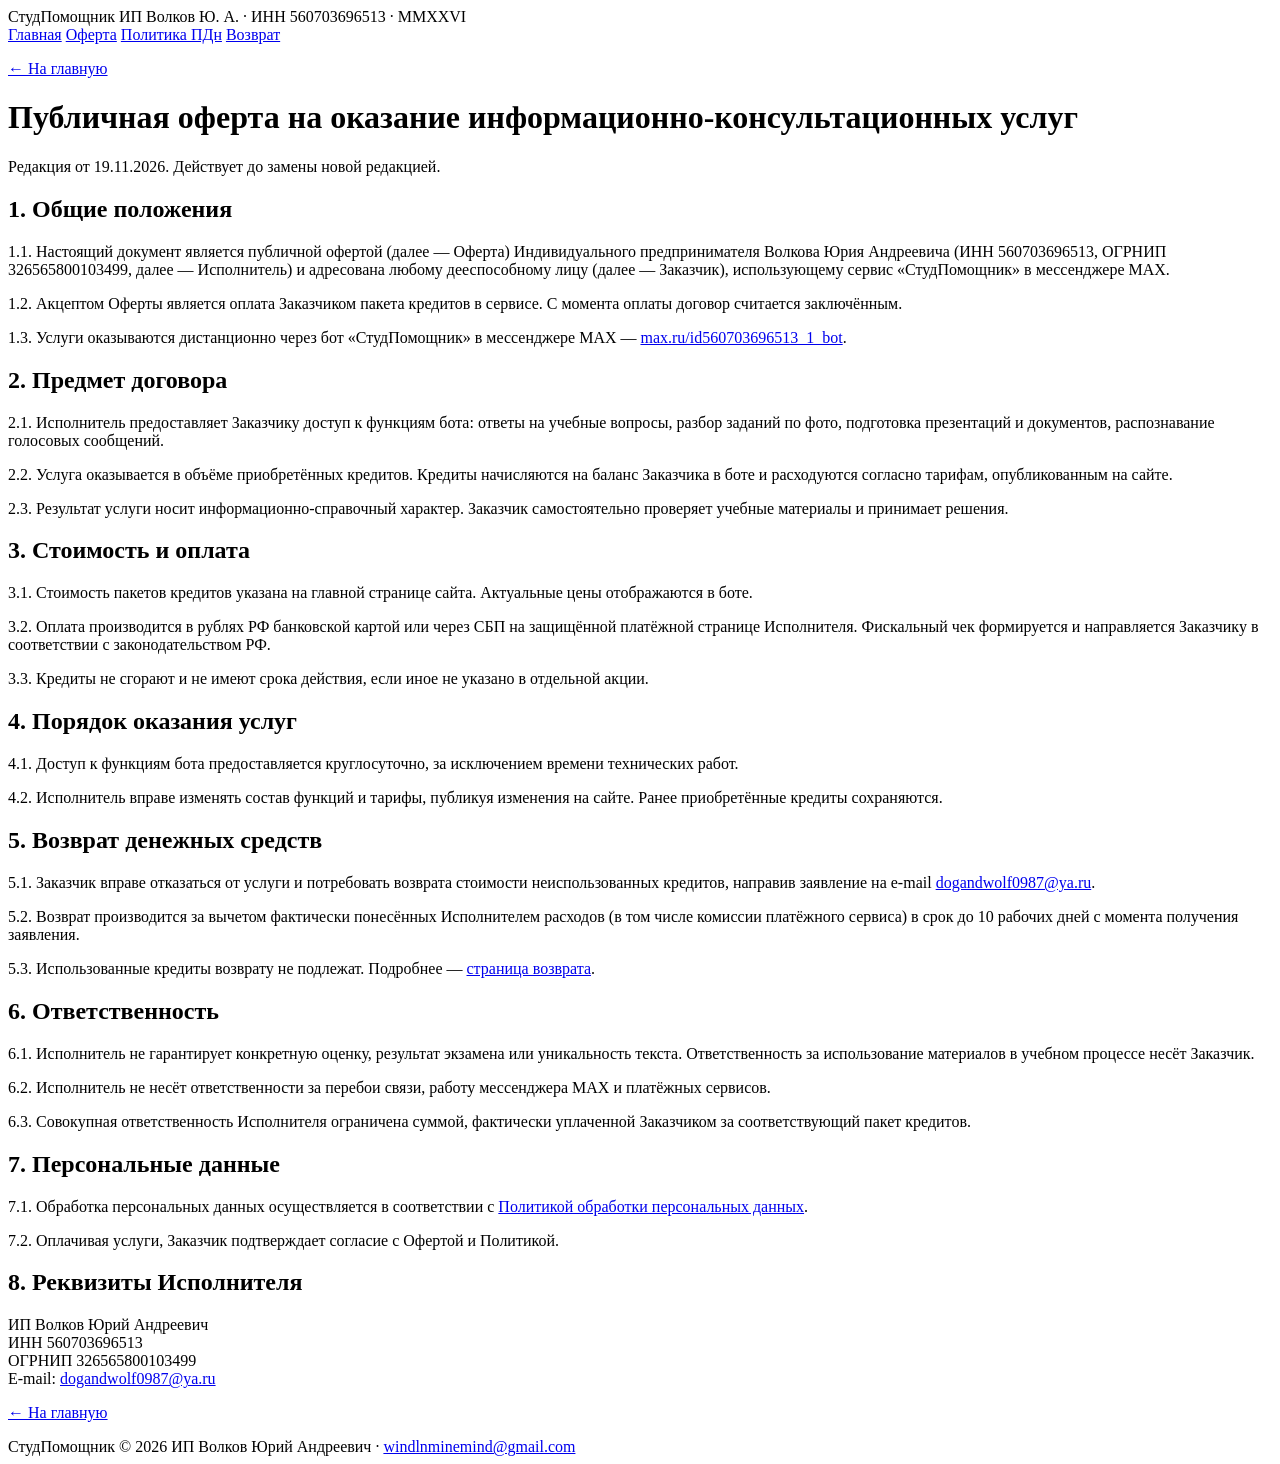
==== oferta.html @ 6b568a89 "Сайт: редакционная вёрстка (тёплая бумага, серифы, линейки), цены по конфигу бота, 30 стартовых кред" ====
<!DOCTYPE html>
<html lang="ru">
<head>
<meta charset="utf-8">
<meta name="viewport" content="width=device-width, initial-scale=1">
<title>Публичная оферта — СтудПомощник</title>
<link rel="stylesheet" href="style.css">
</head>
<body>
<header class="masthead">
  <span class="brand">СтудПомощник</span>
  <span class="meta">ИП Волков Ю. А. · ИНН 560703696513 · MMXXVI</span>
</header>
<nav class="rubrics">
  <a href="index.html">Главная</a>
  <a href="oferta.html" aria-current="page">Оферта</a>
  <a href="privacy.html">Политика ПДн</a>
  <a href="refund.html">Возврат</a>
</nav>
<div class="wrap legal">
<p class="back"><a href="index.html">← На главную</a></p>
<h1>Публичная оферта на оказание информационно-консультационных услуг</h1>
<p class="muted">Редакция от 19.11.2026. Действует до замены новой редакцией.</p>

<h2>1. Общие положения</h2>
<p>1.1. Настоящий документ является публичной офертой (далее — Оферта) Индивидуального предпринимателя Волкова Юрия Андреевича (ИНН 560703696513, ОГРНИП 326565800103499, далее — Исполнитель) и адресована любому дееспособному лицу (далее — Заказчик), использующему сервис «СтудПомощник» в мессенджере MAX.</p>
<p>1.2. Акцептом Оферты является оплата Заказчиком пакета кредитов в сервисе. С момента оплаты договор считается заключённым.</p>
<p>1.3. Услуги оказываются дистанционно через бот «СтудПомощник» в мессенджере MAX — <a href="https://max.ru/id560703696513_1_bot">max.ru/id560703696513_1_bot</a>.</p>

<h2>2. Предмет договора</h2>
<p>2.1. Исполнитель предоставляет Заказчику доступ к функциям бота: ответы на учебные вопросы, разбор заданий по фото, подготовка презентаций и документов, распознавание голосовых сообщений.</p>
<p>2.2. Услуга оказывается в объёме приобретённых кредитов. Кредиты начисляются на баланс Заказчика в боте и расходуются согласно тарифам, опубликованным на сайте.</p>
<p>2.3. Результат услуги носит информационно-справочный характер. Заказчик самостоятельно проверяет учебные материалы и принимает решения.</p>

<h2>3. Стоимость и оплата</h2>
<p>3.1. Стоимость пакетов кредитов указана на главной странице сайта. Актуальные цены отображаются в боте.</p>
<p>3.2. Оплата производится в рублях РФ банковской картой или через СБП на защищённой платёжной странице Исполнителя. Фискальный чек формируется и направляется Заказчику в соответствии с законодательством РФ.</p>
<p>3.3. Кредиты не сгорают и не имеют срока действия, если иное не указано в отдельной акции.</p>

<h2>4. Порядок оказания услуг</h2>
<p>4.1. Доступ к функциям бота предоставляется круглосуточно, за исключением времени технических работ.</p>
<p>4.2. Исполнитель вправе изменять состав функций и тарифы, публикуя изменения на сайте. Ранее приобретённые кредиты сохраняются.</p>

<h2>5. Возврат денежных средств</h2>
<p>5.1. Заказчик вправе отказаться от услуги и потребовать возврата стоимости неиспользованных кредитов, направив заявление на e-mail <a href="mailto:dogandwolf0987@ya.ru">dogandwolf0987@ya.ru</a>.</p>
<p>5.2. Возврат производится за вычетом фактически понесённых Исполнителем расходов (в том числе комиссии платёжного сервиса) в срок до 10 рабочих дней с момента получения заявления.</p>
<p>5.3. Использованные кредиты возврату не подлежат. Подробнее — <a href="refund.html">страница возврата</a>.</p>

<h2>6. Ответственность</h2>
<p>6.1. Исполнитель не гарантирует конкретную оценку, результат экзамена или уникальность текста. Ответственность за использование материалов в учебном процессе несёт Заказчик.</p>
<p>6.2. Исполнитель не несёт ответственности за перебои связи, работу мессенджера MAX и платёжных сервисов.</p>
<p>6.3. Совокупная ответственность Исполнителя ограничена суммой, фактически уплаченной Заказчиком за соответствующий пакет кредитов.</p>

<h2>7. Персональные данные</h2>
<p>7.1. Обработка персональных данных осуществляется в соответствии с <a href="privacy.html">Политикой обработки персональных данных</a>.</p>
<p>7.2. Оплачивая услуги, Заказчик подтверждает согласие с Офертой и Политикой.</p>

<h2>8. Реквизиты Исполнителя</h2>
<p>ИП Волков Юрий Андреевич<br>
ИНН 560703696513<br>
ОГРНИП 326565800103499<br>
E-mail: <a href="mailto:dogandwolf0987@ya.ru">dogandwolf0987@ya.ru</a></p>

<p class="back"><a href="index.html">← На главную</a></p>
</div>
<footer class="colophon">
  <span class="left">СтудПомощник</span>
  <span class="right">© 2026 ИП Волков Юрий Андреевич · <a href="mailto:windlnminemind@gmail.com">windlnminemind@gmail.com</a></span>
</footer>
</body>
</html>
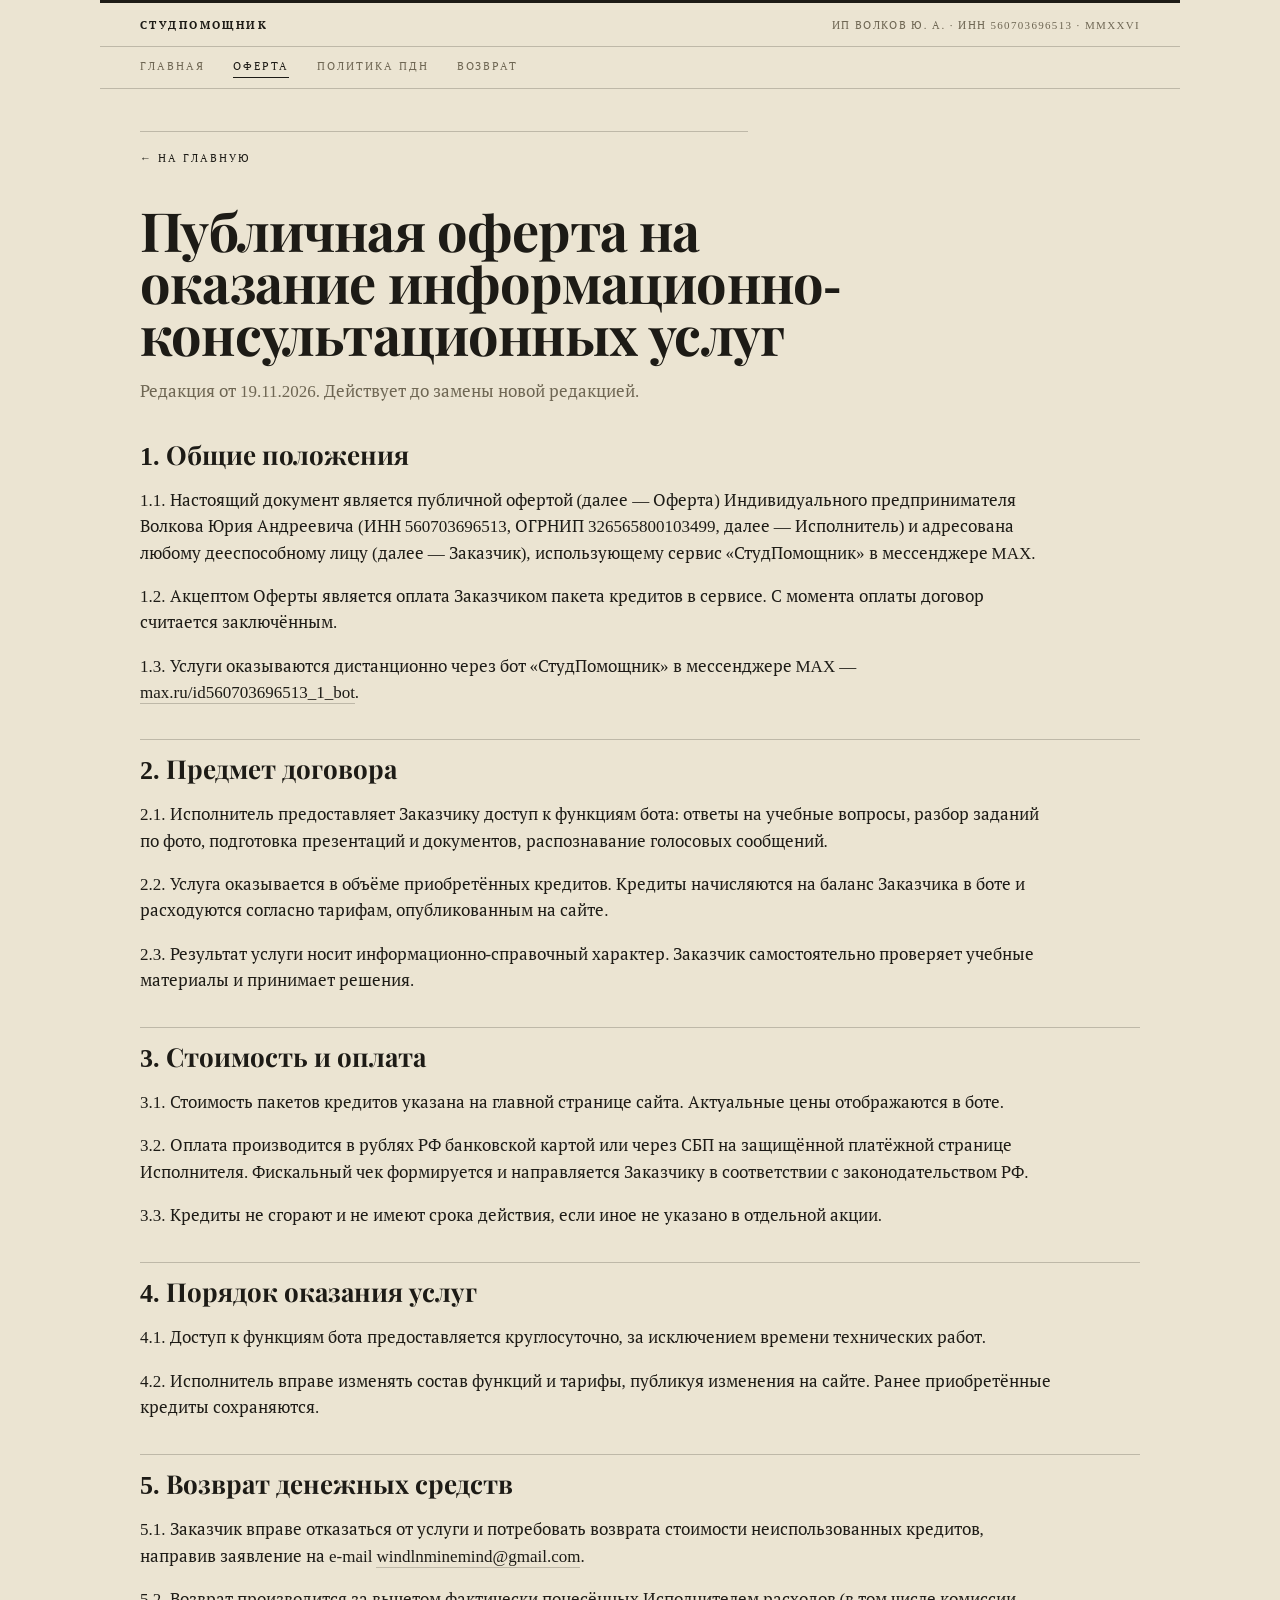
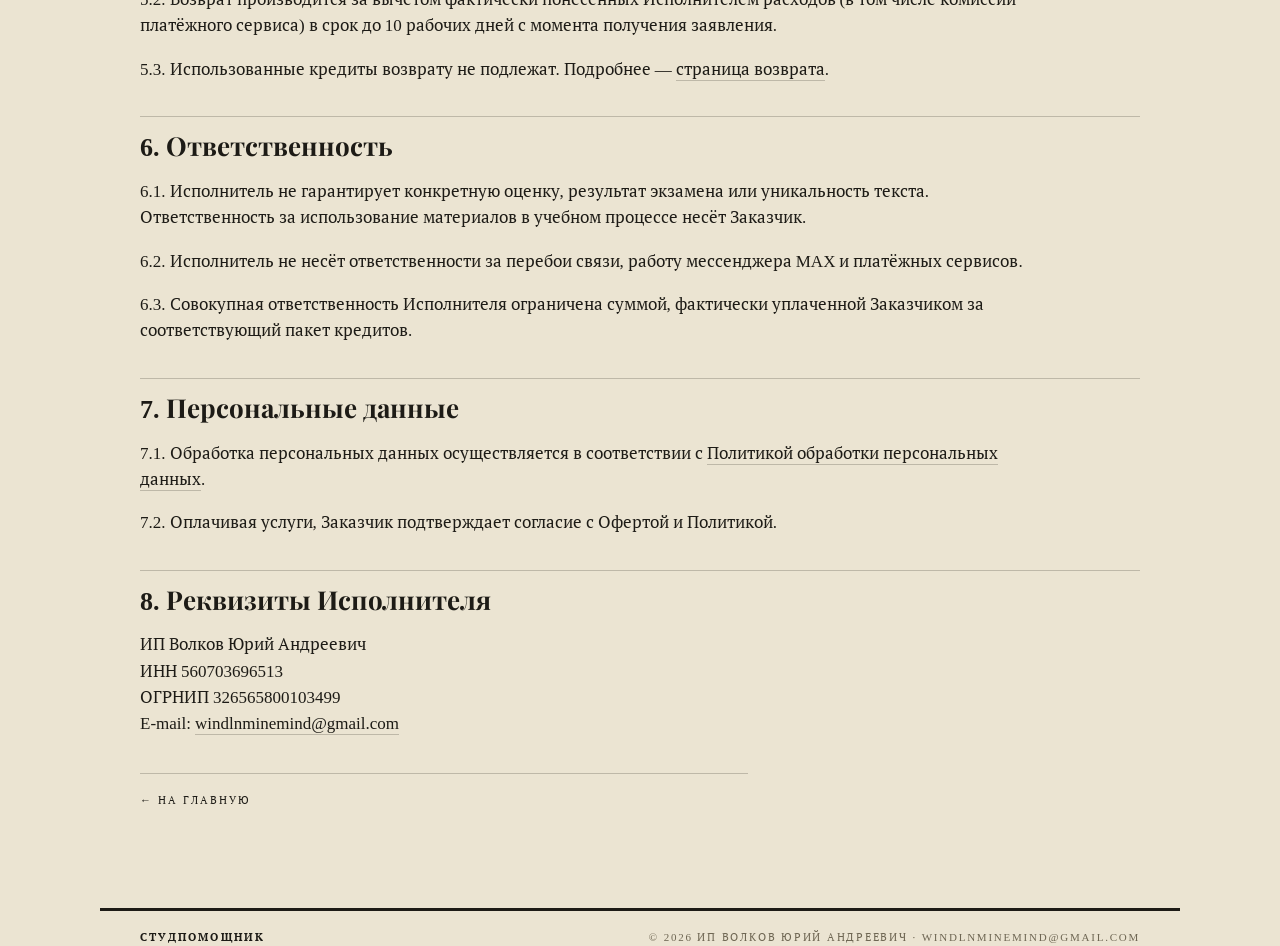
==== commit 897f45f1: "Сайт: редакционная вёрстка (тёплая бумага, серифы, линейки), цены по конфигу бота, 30 стартовых кред" ====
--- a/oferta.html
+++ b/oferta.html
@@ -42,7 +42,7 @@
 <p>4.2. Исполнитель вправе изменять состав функций и тарифы, публикуя изменения на сайте. Ранее приобретённые кредиты сохраняются.</p>
 
 <h2>5. Возврат денежных средств</h2>
-<p>5.1. Заказчик вправе отказаться от услуги и потребовать возврата стоимости неиспользованных кредитов, направив заявление на e-mail <a href="mailto:dogandwolf0987@ya.ru">dogandwolf0987@ya.ru</a>.</p>
+<p>5.1. Заказчик вправе отказаться от услуги и потребовать возврата стоимости неиспользованных кредитов, направив заявление на e-mail <a href="mailto:windlnminemind@gmail.com">windlnminemind@gmail.com</a>.</p>
 <p>5.2. Возврат производится за вычетом фактически понесённых Исполнителем расходов (в том числе комиссии платёжного сервиса) в срок до 10 рабочих дней с момента получения заявления.</p>
 <p>5.3. Использованные кредиты возврату не подлежат. Подробнее — <a href="refund.html">страница возврата</a>.</p>
 
@@ -59,7 +59,7 @@
 <p>ИП Волков Юрий Андреевич<br>
 ИНН 560703696513<br>
 ОГРНИП 326565800103499<br>
-E-mail: <a href="mailto:dogandwolf0987@ya.ru">dogandwolf0987@ya.ru</a></p>
+E-mail: <a href="mailto:windlnminemind@gmail.com">windlnminemind@gmail.com</a></p>
 
 <p class="back"><a href="index.html">← На главную</a></p>
 </div>
--- a/style.css
+++ b/style.css
@@ -0,0 +1,220 @@
+/* СтудПомощник — редакционная система: тёплая бумага, серифы, линейки вместо воздуха.
+   Стиль: «Редакционная» (газетная вёрстка, очерк в журнале). */
+
+@font-face{
+  font-family:'Playfair Display';
+  src:url('fonts/playfair-display-cyr-400.woff2') format('woff2');
+  font-weight:400; font-style:normal; font-display:swap;
+}
+@font-face{
+  font-family:'Playfair Display';
+  src:url('fonts/playfair-display-cyr-700.woff2') format('woff2');
+  font-weight:700; font-style:normal; font-display:swap;
+}
+@font-face{
+  font-family:'PT Serif';
+  src:url('fonts/pt-serif-cyr-400.woff2') format('woff2');
+  font-weight:400; font-style:normal; font-display:swap;
+}
+@font-face{
+  font-family:'PT Serif';
+  src:url('fonts/pt-serif-cyr-700.woff2') format('woff2');
+  font-weight:700; font-style:normal; font-display:swap;
+}
+
+:root{
+  --paper:#EBE4D2;
+  --paper-edge:#E3DBC5;
+  --ink:#1D1B16;
+  --ink-soft:#3B372D;
+  --muted:#6E6653;
+  --accent:#A3372A;
+  --rule:rgba(29,27,22,.22);
+  --serif:'PT Serif',Georgia,'Times New Roman',serif;
+  --display:'Playfair Display',Georgia,serif;
+}
+
+*{box-sizing:border-box}
+
+html{background:var(--paper)}
+body{
+  margin:0;
+  background:var(--paper);
+  color:var(--ink);
+  font-family:var(--serif);
+  font-size:18px;
+  line-height:1.55;
+  -webkit-font-smoothing:antialiased;
+  text-rendering:optimizeLegibility;
+}
+
+.wrap{max-width:1080px;margin:0 auto;padding:0 40px 88px}
+
+a{color:var(--ink);text-decoration:none;border-bottom:1px solid var(--rule)}
+a:hover{color:var(--accent);border-bottom-color:var(--accent)}
+
+/* ---------- шапка и рубрики ---------- */
+.masthead{
+  max-width:1080px;margin:0 auto;padding:14px 40px 12px;
+  display:flex;justify-content:space-between;align-items:baseline;gap:24px;
+  border-top:3px solid var(--ink);
+  border-bottom:1px solid var(--rule);
+  font-size:11px;letter-spacing:.18em;text-transform:uppercase;
+  font-weight:700;
+}
+.masthead .brand{letter-spacing:.22em}
+.masthead .meta{font-weight:400;color:var(--muted);letter-spacing:.12em;text-align:right}
+
+.rubrics{
+  max-width:1080px;margin:0 auto;padding:11px 40px 10px;
+  display:flex;flex-wrap:wrap;gap:28px;
+  border-bottom:1px solid var(--rule);
+  font-size:11px;letter-spacing:.18em;text-transform:uppercase;
+}
+.rubrics a{border-bottom:0;color:var(--muted)}
+.rubrics a:hover{color:var(--accent)}
+.rubrics a[aria-current="page"]{color:var(--ink);border-bottom:1px solid var(--ink);padding-bottom:2px}
+
+/* ---------- первая полоса ---------- */
+.lede{padding:52px 0 44px;border-bottom:1px solid var(--ink)}
+.kicker{
+  display:inline-block;font-size:11px;letter-spacing:.2em;text-transform:uppercase;
+  color:var(--accent);font-weight:700;margin-bottom:20px;
+}
+.kicker::before{content:"●";font-size:8px;vertical-align:2px;margin-right:8px}
+h1{
+  font-family:var(--display);font-weight:700;
+  font-size:clamp(40px,6.4vw,82px);line-height:.96;letter-spacing:-.015em;
+  margin:0 0 22px;max-width:16ch;
+}
+.deck{
+  font-size:clamp(18px,2vw,22px);line-height:1.42;color:var(--ink-soft);
+  max-width:52ch;margin:0 0 28px;
+}
+.actions{display:flex;flex-wrap:wrap;gap:28px;align-items:baseline}
+.cta{
+  font-size:11px;letter-spacing:.18em;text-transform:uppercase;font-weight:700;
+  border-bottom:1px solid var(--ink);padding-bottom:4px;
+}
+.cta::after{content:" →"}
+.cta.quiet{color:var(--muted);border-bottom-color:var(--rule);font-weight:400}
+
+/* ---------- полосы-разделы ---------- */
+section{
+  display:grid;grid-template-columns:104px minmax(0,1fr);gap:28px;
+  padding:34px 0 30px;border-bottom:1px solid var(--rule);
+}
+section:last-of-type{border-bottom:0}
+.section-num{
+  font-size:11px;letter-spacing:.18em;font-weight:700;text-transform:uppercase;
+  color:var(--muted);padding-top:6px;
+}
+section h2{
+  font-family:var(--display);font-weight:700;
+  font-size:clamp(24px,3vw,34px);line-height:1.08;letter-spacing:-.01em;
+  margin:0 0 16px;
+}
+section h3{
+  font-family:var(--serif);font-weight:700;font-size:16px;
+  margin:26px 0 6px;letter-spacing:.01em;
+}
+section p{margin:0 0 14px;max-width:66ch}
+section ul,section ol{margin:0 0 14px;padding-left:1.15em;max-width:66ch}
+section li{margin:0 0 8px}
+section ul{list-style:none;padding-left:0}
+section ul li{position:relative;padding-left:22px}
+section ul li::before{
+  content:"—";position:absolute;left:0;color:var(--accent);
+}
+
+/* список-очерк: номер, заголовок, пояснение */
+.list-editorial{list-style:none;margin:0;padding:0;max-width:none}
+.list-editorial li{
+  display:grid;grid-template-columns:56px minmax(0,1fr);gap:0 20px;
+  padding:16px 0;border-top:1px solid var(--rule);margin:0;
+}
+.list-editorial li:first-child{border-top:0}
+.list-editorial .n{
+  font-size:11px;letter-spacing:.16em;font-weight:700;color:var(--accent);padding-top:5px;
+}
+.list-editorial .t{font-weight:700;font-size:17px}
+.list-editorial .d{color:var(--muted);font-size:15px;margin-top:2px}
+
+/* ---------- таблицы и цены ---------- */
+table{width:100%;border-collapse:collapse;margin:8px 0 18px;font-variant-numeric:tabular-nums}
+caption{caption-side:top;text-align:left;font-size:11px;letter-spacing:.18em;
+  text-transform:uppercase;color:var(--muted);padding-bottom:10px}
+th{
+  text-align:left;font-size:11px;letter-spacing:.16em;text-transform:uppercase;
+  font-weight:700;color:var(--muted);
+  border-bottom:1px solid var(--ink);padding:0 0 8px;
+}
+td{padding:11px 0;border-bottom:1px solid var(--rule);vertical-align:baseline}
+th:last-child,td:last-child{text-align:right}
+tbody tr:hover td{background:var(--paper-edge)}
+
+.price-lead{font-weight:700}
+.price-note{color:var(--muted);font-size:14px;max-width:60ch}
+
+/* ---------- служебные классы совместимости ---------- */
+.card{background:transparent;border:0;border-radius:0;box-shadow:none;padding:0;margin:0}
+.muted{color:var(--muted);font-size:15px}
+.tag{
+  display:inline-block;font-size:10px;letter-spacing:.16em;text-transform:uppercase;
+  border:1px solid var(--rule);padding:4px 9px;margin:0 8px 8px 0;color:var(--muted);
+}
+.btn{
+  display:inline-block;font-size:11px;letter-spacing:.18em;text-transform:uppercase;
+  font-weight:700;border-bottom:1px solid var(--ink);padding-bottom:4px;margin-right:24px;
+}
+.btn.secondary{color:var(--muted);border-bottom-color:var(--rule);font-weight:400}
+
+/* ---------- юридические страницы ---------- */
+.page-head{padding:44px 0 26px;border-bottom:1px solid var(--ink)}
+.page-head h1{font-size:clamp(32px,4.6vw,56px);max-width:22ch;margin-bottom:14px}
+.page-head .muted{margin:0}
+.legal h1{font-size:clamp(30px,4.4vw,54px);max-width:24ch;margin:38px 0 12px}
+.legal{padding-top:6px}
+.legal h2{
+  font-family:var(--display);font-weight:700;font-size:clamp(20px,2.4vw,26px);
+  line-height:1.15;margin:34px 0 12px;padding-top:14px;border-top:1px solid var(--rule);
+}
+.legal h2:first-of-type{border-top:0;margin-top:22px}
+.legal p,.legal li{font-size:17px;max-width:76ch}
+.legal .back{
+  margin-top:36px;font-size:11px;letter-spacing:.18em;text-transform:uppercase;
+  border-top:1px solid var(--rule);padding-top:18px;
+}
+.legal .back a{border-bottom:0}
+
+/* ---------- подвал ---------- */
+.colophon{
+  max-width:1080px;margin:0 auto;padding:18px 40px 0;
+  display:flex;justify-content:space-between;align-items:baseline;gap:24px;flex-wrap:wrap;
+  border-top:3px solid var(--ink);
+  font-size:11px;letter-spacing:.16em;text-transform:uppercase;
+}
+.colophon .left{font-weight:700;letter-spacing:.2em}
+.colophon .right{color:var(--muted);font-weight:400}
+.colophon a{border-bottom:0;color:var(--muted)}
+
+/* ---------- адаптив ---------- */
+@media (max-width:860px){
+  body{font-size:17px}
+  .wrap{padding:0 22px 64px}
+  .masthead{padding:12px 22px 10px}
+  .rubrics{padding:10px 22px 9px}
+  .colophon{padding:16px 22px 0}
+  section{grid-template-columns:1fr;gap:8px;padding:26px 0 22px}
+  .section-num{padding-top:0}
+  .lede{padding:34px 0 30px}
+  .masthead{flex-direction:column;gap:6px}
+  .masthead .meta{text-align:left}
+  .rubrics{gap:16px}
+  .list-editorial li{grid-template-columns:40px minmax(0,1fr)}
+}
+@media print{
+  body{background:#fff}
+  .rubrics,.actions{display:none}
+  a{border-bottom:0}
+}
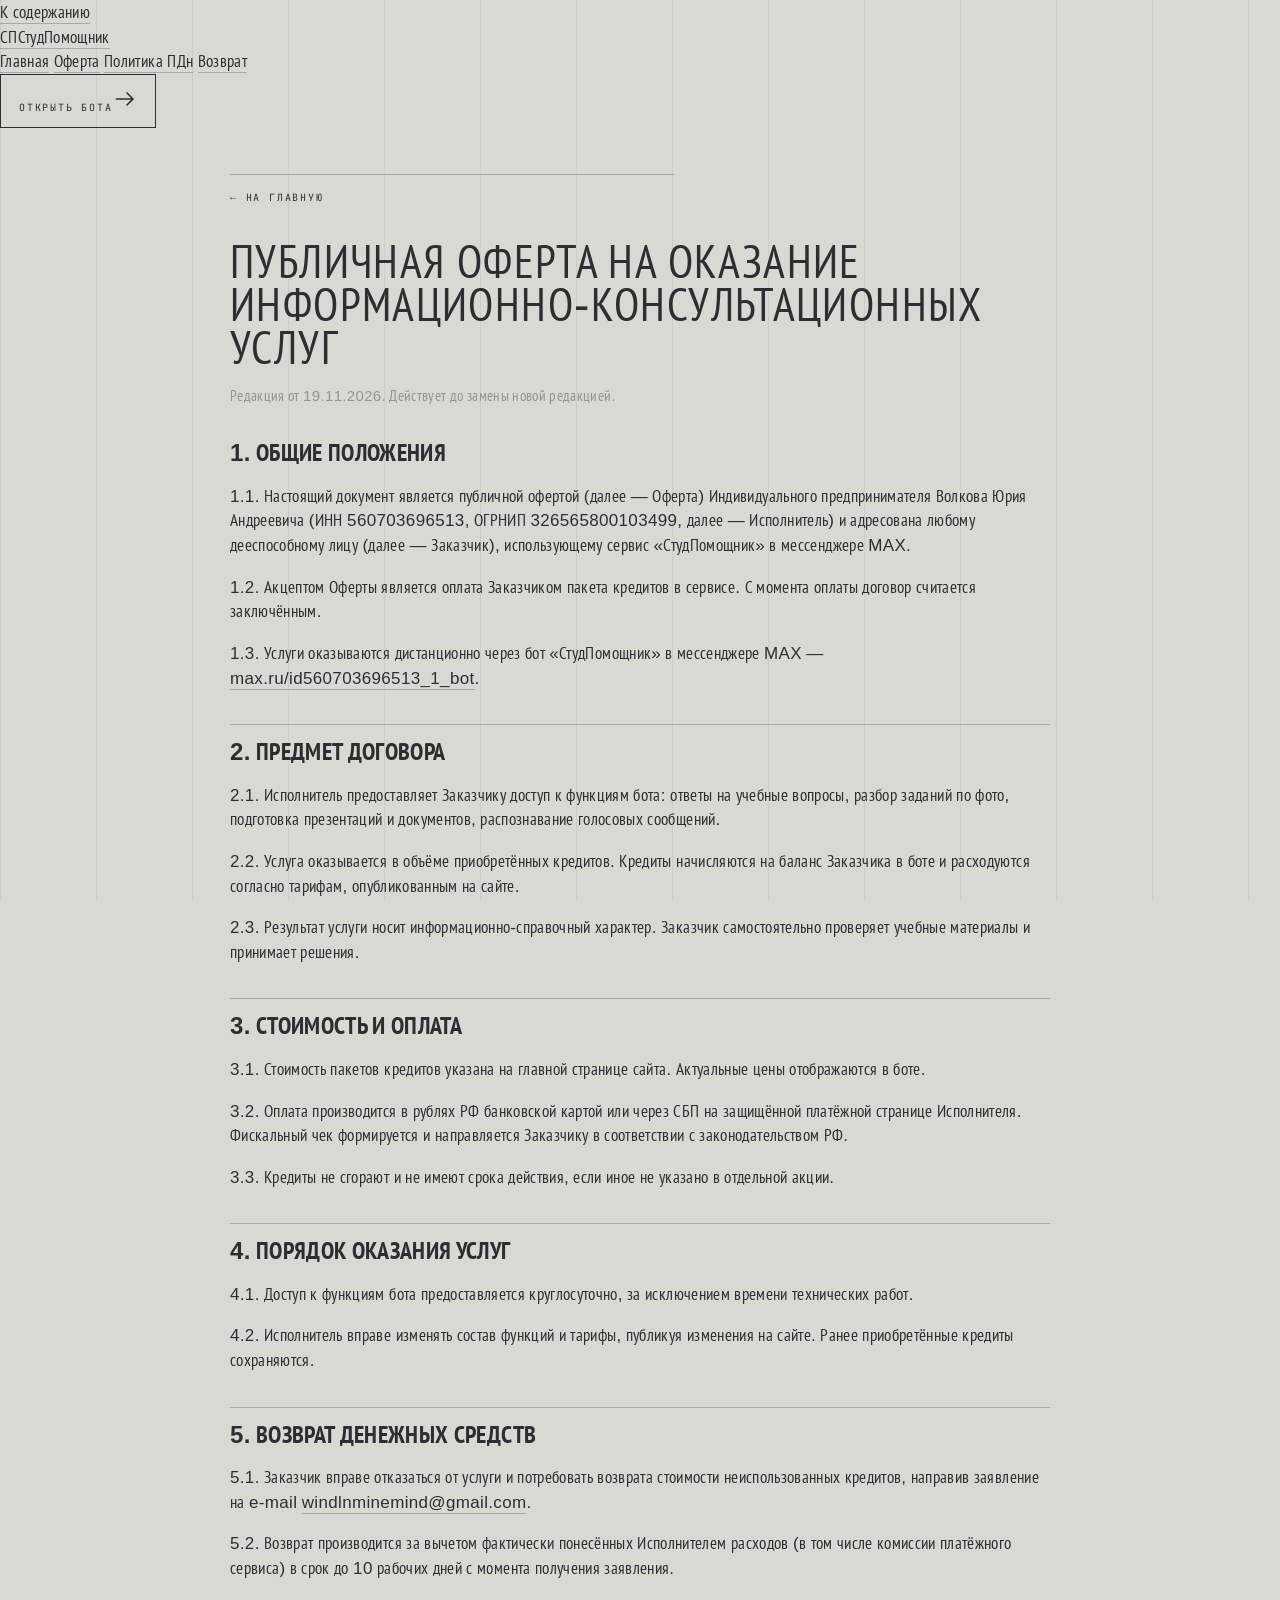
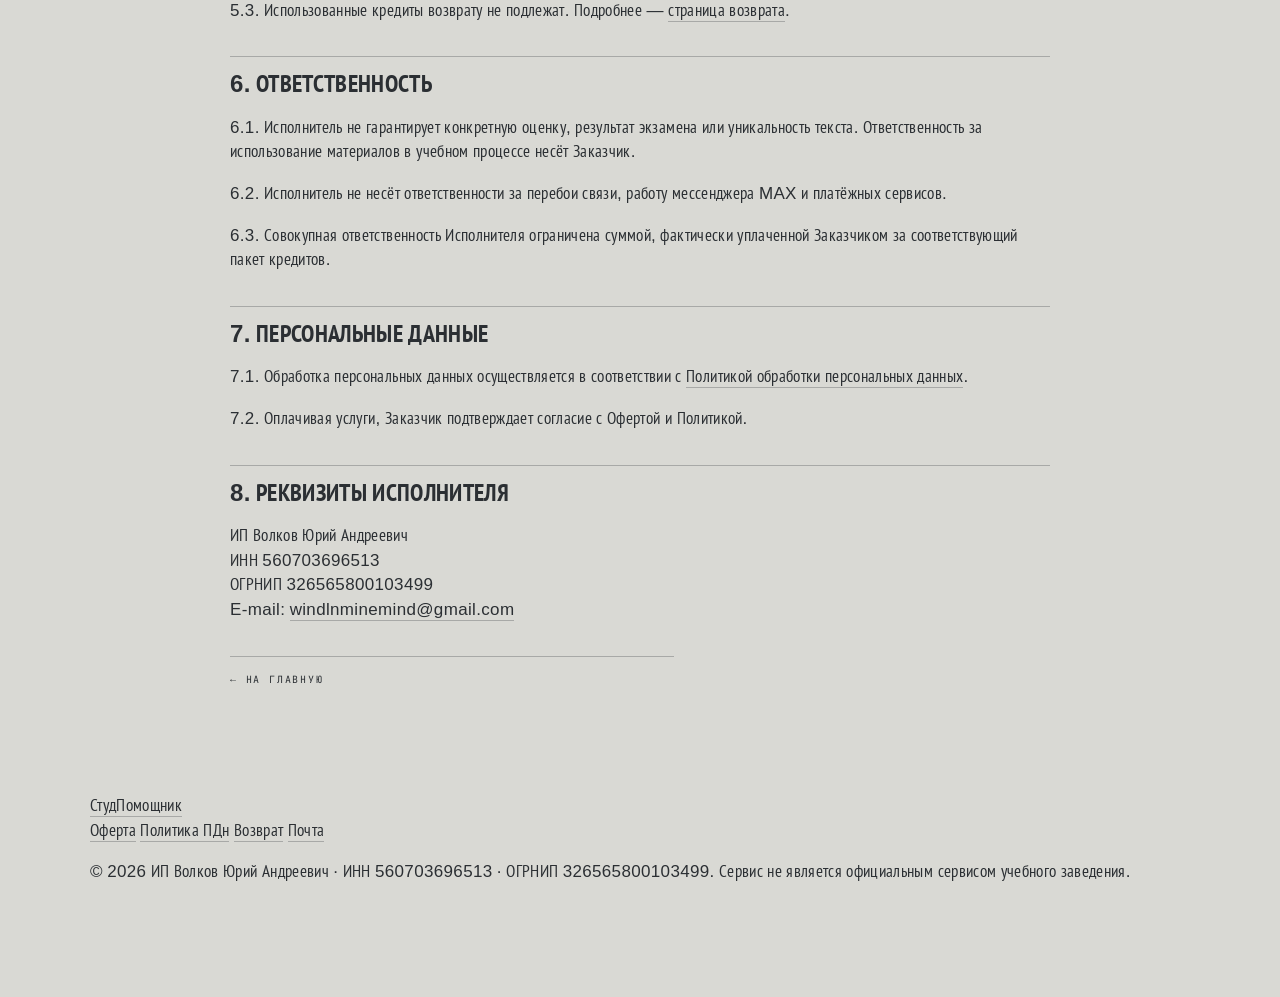
==== commit 25771c38: "Сайт: тёплый конструктивизм v2 — бумага, карточки, рисованные иконки, скриншот бота, фото и спокойно" ====
--- a/oferta.html
+++ b/oferta.html
@@ -4,19 +4,26 @@
 <meta charset="utf-8">
 <meta name="viewport" content="width=device-width, initial-scale=1">
 <title>Публичная оферта — СтудПомощник</title>
+<meta name="theme-color" content="#F4EEE2">
+<link rel="icon" href="assets/favicon.svg" type="image/svg+xml">
 <link rel="stylesheet" href="style.css">
 </head>
 <body>
-<header class="masthead">
-  <span class="brand">СтудПомощник</span>
-  <span class="meta">ИП Волков Ю. А. · ИНН 560703696513 · MMXXVI</span>
+<a class="skip-link" href="#main">К содержанию</a>
+
+<header class="topbar">
+  <a class="brand" href="index.html"><span class="brand-mark" aria-hidden="true">СП</span>СтудПомощник</a>
+  <nav class="nav" aria-label="Документы">
+    <a href="index.html">Главная</a>
+    <a href="oferta.html" aria-current="page">Оферта</a>
+    <a href="privacy.html">Политика ПДн</a>
+    <a href="refund.html">Возврат</a>
+  </nav>
+  <a class="btn btn--primary" href="https://max.ru/id560703696513_1_bot">Открыть бота<svg class="ico" aria-hidden="true" focusable="false" xmlns="http://www.w3.org/2000/svg" width="24" height="24" viewBox="0 0 24 24" fill="none" stroke="currentColor" stroke-width="1.6" stroke-linecap="round" stroke-linejoin="round">
+<path d="M3.4 12h16.4M14 6l6 6-6 6"/>
+</svg></a>
 </header>
-<nav class="rubrics">
-  <a href="index.html">Главная</a>
-  <a href="oferta.html" aria-current="page">Оферта</a>
-  <a href="privacy.html">Политика ПДн</a>
-  <a href="refund.html">Возврат</a>
-</nav>
+<main id="main">
 <div class="wrap legal">
 <p class="back"><a href="index.html">← На главную</a></p>
 <h1>Публичная оферта на оказание информационно-консультационных услуг</h1>
@@ -63,9 +70,17 @@
 
 <p class="back"><a href="index.html">← На главную</a></p>
 </div>
-<footer class="colophon">
-  <span class="left">СтудПомощник</span>
-  <span class="right">© 2026 ИП Волков Юрий Андреевич · <a href="mailto:windlnminemind@gmail.com">windlnminemind@gmail.com</a></span>
+</main>
+
+<footer class="footer wrap footer--legal">
+  <a class="f-brand" href="index.html">СтудПомощник</a>
+  <nav class="f-nav" aria-label="Документы">
+    <a href="oferta.html">Оферта</a>
+    <a href="privacy.html">Политика ПДн</a>
+    <a href="refund.html">Возврат</a>
+    <a href="mailto:windlnminemind@gmail.com">Почта</a>
+  </nav>
+  <p class="f-legal">© 2026 ИП Волков Юрий Андреевич · ИНН 560703696513 · ОГРНИП 326565800103499. Сервис не является официальным сервисом учебного заведения.</p>
 </footer>
 </body>
 </html>
--- a/style.css
+++ b/style.css
@@ -1,220 +1,398 @@
-/* СтудПомощник — редакционная система: тёплая бумага, серифы, линейки вместо воздуха.
-   Стиль: «Редакционная» (газетная вёрстка, очерк в журнале). */
-
-@font-face{
-  font-family:'Playfair Display';
-  src:url('fonts/playfair-display-cyr-400.woff2') format('woff2');
-  font-weight:400; font-style:normal; font-display:swap;
-}
-@font-face{
-  font-family:'Playfair Display';
-  src:url('fonts/playfair-display-cyr-700.woff2') format('woff2');
-  font-weight:700; font-style:normal; font-display:swap;
-}
-@font-face{
-  font-family:'PT Serif';
-  src:url('fonts/pt-serif-cyr-400.woff2') format('woff2');
-  font-weight:400; font-style:normal; font-display:swap;
-}
-@font-face{
-  font-family:'PT Serif';
-  src:url('fonts/pt-serif-cyr-700.woff2') format('woff2');
-  font-weight:700; font-style:normal; font-display:swap;
-}
+/* СтудПомощник — «Архитектурная фотография» (Design Studio).
+   Бетон, выправленные вертикали, ритм окон, подписи по сетке, тонкие линейки.
+   Палитра: #D9D9D4 фон · #8C959C приглушённый · #2B2F33 чернила · #C0B096 песок · #F2F2EF свет */
+
+@font-face{font-family:'PT Sans Narrow';src:url('fonts/pt-sans-narrow-cyr-400.woff2') format('woff2');font-weight:400;font-style:normal;font-display:swap}
+@font-face{font-family:'PT Sans Narrow';src:url('fonts/pt-sans-narrow-cyr-700.woff2') format('woff2');font-weight:700;font-style:normal;font-display:swap}
+@font-face{font-family:'JetBrains Mono';src:url('fonts/jetbrains-mono-cyr-400.woff2') format('woff2');font-weight:400;font-style:normal;font-display:swap}
+@font-face{font-family:'JetBrains Mono';src:url('fonts/jetbrains-mono-cyr-700.woff2') format('woff2');font-weight:700;font-style:normal;font-display:swap}
 
 :root{
-  --paper:#EBE4D2;
-  --paper-edge:#E3DBC5;
-  --ink:#1D1B16;
-  --ink-soft:#3B372D;
-  --muted:#6E6653;
-  --accent:#A3372A;
-  --rule:rgba(29,27,22,.22);
-  --serif:'PT Serif',Georgia,'Times New Roman',serif;
-  --display:'Playfair Display',Georgia,serif;
+  --bg:#D9D9D4;
+  --muted:#8C959C;
+  --ink:#2B2F33;
+  --accent:#C0B096;
+  --light:#F2F2EF;
+  --rule:rgba(43,47,51,.28);
+  --rule-soft:rgba(43,47,51,.14);
+  --sans:'PT Sans Narrow','Arial Narrow',Arial,sans-serif;
+  --mono:'JetBrains Mono',Consolas,monospace;
 }
 
 *{box-sizing:border-box}
-
-html{background:var(--paper)}
+html{background:var(--bg)}
 body{
-  margin:0;
-  background:var(--paper);
-  color:var(--ink);
-  font-family:var(--serif);
-  font-size:18px;
-  line-height:1.55;
+  margin:0;background:var(--bg);color:var(--ink);
+  font-family:var(--sans);font-size:17px;line-height:1.45;letter-spacing:.02em;
   -webkit-font-smoothing:antialiased;
-  text-rendering:optimizeLegibility;
-}
-
-.wrap{max-width:1080px;margin:0 auto;padding:0 40px 88px}
+}
+/* чертёжная сетка на фоне */
+body::before{
+  content:"";position:fixed;inset:0;pointer-events:none;z-index:0;
+  background-image:repeating-linear-gradient(90deg,var(--rule-soft) 0 1px,transparent 1px 96px);
+  opacity:.5;
+}
+body>*{position:relative;z-index:1}
+
+.wrap{max-width:1180px;margin:0 auto;padding:0 40px 96px}
 
 a{color:var(--ink);text-decoration:none;border-bottom:1px solid var(--rule)}
-a:hover{color:var(--accent);border-bottom-color:var(--accent)}
-
-/* ---------- шапка и рубрики ---------- */
+a:hover{color:var(--ink);border-bottom-color:var(--ink);background:var(--accent)}
+
+/* ───────── шапка: как штамп на чертеже ───────── */
 .masthead{
-  max-width:1080px;margin:0 auto;padding:14px 40px 12px;
+  max-width:1180px;margin:0 auto;padding:16px 40px 13px;
   display:flex;justify-content:space-between;align-items:baseline;gap:24px;
-  border-top:3px solid var(--ink);
+  border-top:2px solid var(--ink);border-bottom:1px solid var(--rule);
+  font-family:var(--mono);font-size:10px;letter-spacing:.18em;text-transform:uppercase;
+}
+.masthead .brand{font-weight:700;letter-spacing:.26em}
+.masthead .meta{color:var(--muted);font-weight:400;text-align:right;letter-spacing:.1em}
+
+.rubrics{
+  max-width:1180px;margin:0 auto;padding:10px 40px 9px;
+  display:flex;flex-wrap:wrap;gap:26px;
   border-bottom:1px solid var(--rule);
-  font-size:11px;letter-spacing:.18em;text-transform:uppercase;
-  font-weight:700;
-}
-.masthead .brand{letter-spacing:.22em}
-.masthead .meta{font-weight:400;color:var(--muted);letter-spacing:.12em;text-align:right}
-
-.rubrics{
-  max-width:1080px;margin:0 auto;padding:11px 40px 10px;
-  display:flex;flex-wrap:wrap;gap:28px;
-  border-bottom:1px solid var(--rule);
-  font-size:11px;letter-spacing:.18em;text-transform:uppercase;
+  font-family:var(--mono);font-size:10px;letter-spacing:.16em;text-transform:uppercase;
 }
 .rubrics a{border-bottom:0;color:var(--muted)}
-.rubrics a:hover{color:var(--accent)}
+.rubrics a:hover{color:var(--ink);background:none;border-bottom:1px solid var(--ink)}
 .rubrics a[aria-current="page"]{color:var(--ink);border-bottom:1px solid var(--ink);padding-bottom:2px}
 
-/* ---------- первая полоса ---------- */
-.lede{padding:52px 0 44px;border-bottom:1px solid var(--ink)}
+/* ───────── первая полоса ───────── */
+.lede{
+  display:grid;grid-template-columns:minmax(0,1fr) minmax(0,0.92fr);gap:48px;
+  padding:56px 0 48px;border-bottom:2px solid var(--ink);
+}
 .kicker{
-  display:inline-block;font-size:11px;letter-spacing:.2em;text-transform:uppercase;
-  color:var(--accent);font-weight:700;margin-bottom:20px;
-}
-.kicker::before{content:"●";font-size:8px;vertical-align:2px;margin-right:8px}
+  display:block;font-family:var(--mono);font-size:10px;letter-spacing:.22em;text-transform:uppercase;
+  color:var(--muted);margin-bottom:26px;
+}
+.kicker::before{content:"";display:inline-block;width:22px;height:1px;background:var(--ink);vertical-align:4px;margin-right:10px}
 h1{
-  font-family:var(--display);font-weight:700;
-  font-size:clamp(40px,6.4vw,82px);line-height:.96;letter-spacing:-.015em;
-  margin:0 0 22px;max-width:16ch;
-}
-.deck{
-  font-size:clamp(18px,2vw,22px);line-height:1.42;color:var(--ink-soft);
-  max-width:52ch;margin:0 0 28px;
-}
-.actions{display:flex;flex-wrap:wrap;gap:28px;align-items:baseline}
+  font-family:var(--sans);font-weight:400;text-transform:uppercase;
+  font-size:clamp(40px,5vw,82px);line-height:.94;letter-spacing:.03em;
+  margin:0 0 24px;max-width:18ch;
+}
+.deck{font-size:17px;line-height:1.5;color:var(--ink);max-width:50ch;margin:0 0 18px;letter-spacing:.02em}
+.actions{display:flex;flex-wrap:wrap;gap:26px;align-items:center;margin-top:30px}
 .cta{
-  font-size:11px;letter-spacing:.18em;text-transform:uppercase;font-weight:700;
-  border-bottom:1px solid var(--ink);padding-bottom:4px;
-}
-.cta::after{content:" →"}
-.cta.quiet{color:var(--muted);border-bottom-color:var(--rule);font-weight:400}
-
-/* ---------- полосы-разделы ---------- */
+  display:inline-block;font-family:var(--mono);font-size:10px;letter-spacing:.18em;text-transform:uppercase;
+  border:1px solid var(--ink);padding:13px 20px;background:var(--ink);color:var(--light);
+}
+.cta:hover{background:var(--accent);border-color:var(--ink);color:var(--ink)}
+.cta.quiet{background:transparent;color:var(--ink);border-color:var(--rule)}
+.cta.quiet:hover{background:var(--light)}
+
+/* фасад: ритм окон, нарисованный кодом */
+.facade{position:relative;min-height:380px;border:1px solid var(--ink);background:var(--light);overflow:hidden}
+.facade::before{
+  content:"";position:absolute;inset:26px 26px 64px;border:1px solid var(--rule);
+  background-image:
+    repeating-linear-gradient(90deg,transparent 0 40px,var(--rule) 40px 41px),
+    repeating-linear-gradient(0deg,transparent 0 40px,var(--rule) 40px 41px);
+  background-color:var(--light);
+}
+.facade::after{
+  content:"";position:absolute;left:26px;right:26px;bottom:26px;height:22px;
+  background:
+    repeating-linear-gradient(90deg,var(--ink) 0 12px,transparent 12px 40px);
+  opacity:.85;
+}
+.facade .plate{
+  position:absolute;right:26px;top:26px;background:var(--accent);color:var(--ink);
+  font-family:var(--mono);font-size:10px;letter-spacing:.16em;text-transform:uppercase;padding:7px 10px;
+}
+
+/* ───────── полосы-разделы ───────── */
 section{
-  display:grid;grid-template-columns:104px minmax(0,1fr);gap:28px;
-  padding:34px 0 30px;border-bottom:1px solid var(--rule);
+  display:grid;grid-template-columns:132px minmax(0,1fr);gap:36px;
+  padding:38px 0 34px;border-bottom:1px solid var(--rule);
 }
 section:last-of-type{border-bottom:0}
 .section-num{
-  font-size:11px;letter-spacing:.18em;font-weight:700;text-transform:uppercase;
-  color:var(--muted);padding-top:6px;
-}
+  font-family:var(--mono);font-size:10px;letter-spacing:.18em;text-transform:uppercase;
+  color:var(--muted);padding-top:7px;
+}
+.section-num b{display:block;font-size:22px;letter-spacing:.04em;color:var(--ink);font-weight:400;margin-bottom:6px}
 section h2{
-  font-family:var(--display);font-weight:700;
-  font-size:clamp(24px,3vw,34px);line-height:1.08;letter-spacing:-.01em;
-  margin:0 0 16px;
-}
-section h3{
-  font-family:var(--serif);font-weight:700;font-size:16px;
-  margin:26px 0 6px;letter-spacing:.01em;
-}
+  font-family:var(--sans);font-weight:400;text-transform:uppercase;
+  font-size:clamp(22px,2.6vw,32px);line-height:1.02;letter-spacing:.04em;margin:0 0 20px;
+}
+section h3{font-family:var(--sans);font-weight:700;font-size:17px;margin:24px 0 6px}
 section p{margin:0 0 14px;max-width:66ch}
-section ul,section ol{margin:0 0 14px;padding-left:1.15em;max-width:66ch}
-section li{margin:0 0 8px}
-section ul{list-style:none;padding-left:0}
-section ul li{position:relative;padding-left:22px}
-section ul li::before{
-  content:"—";position:absolute;left:0;color:var(--accent);
-}
-
-/* список-очерк: номер, заголовок, пояснение */
-.list-editorial{list-style:none;margin:0;padding:0;max-width:none}
+ul,ol{margin:0 0 14px;padding-left:1.1em;max-width:66ch}
+li{margin:0 0 7px}
+
+ul.list-editorial{list-style:none;margin:0;padding:0;max-width:none}
 .list-editorial li{
-  display:grid;grid-template-columns:56px minmax(0,1fr);gap:0 20px;
-  padding:16px 0;border-top:1px solid var(--rule);margin:0;
+  display:grid;grid-template-columns:64px minmax(0,1fr);gap:0 22px;
+  padding:15px 0;border-top:1px solid var(--rule-soft);margin:0;
 }
 .list-editorial li:first-child{border-top:0}
-.list-editorial .n{
-  font-size:11px;letter-spacing:.16em;font-weight:700;color:var(--accent);padding-top:5px;
-}
-.list-editorial .t{font-weight:700;font-size:17px}
-.list-editorial .d{color:var(--muted);font-size:15px;margin-top:2px}
-
-/* ---------- таблицы и цены ---------- */
-table{width:100%;border-collapse:collapse;margin:8px 0 18px;font-variant-numeric:tabular-nums}
-caption{caption-side:top;text-align:left;font-size:11px;letter-spacing:.18em;
-  text-transform:uppercase;color:var(--muted);padding-bottom:10px}
+.list-editorial .n{font-family:var(--mono);font-size:10px;letter-spacing:.16em;color:var(--muted);padding-top:5px}
+.list-editorial .t{font-weight:700;font-size:18px;letter-spacing:.02em}
+.list-editorial .d{color:var(--ink);opacity:.82;font-size:15px;margin-top:3px}
+
+/* ───────── таблица-ведомость ───────── */
+table{width:100%;border-collapse:collapse;margin:6px 0 18px}
+caption{caption-side:top;text-align:left;font-family:var(--mono);font-size:10px;letter-spacing:.18em;
+  text-transform:uppercase;color:var(--muted);padding-bottom:12px}
 th{
-  text-align:left;font-size:11px;letter-spacing:.16em;text-transform:uppercase;
-  font-weight:700;color:var(--muted);
-  border-bottom:1px solid var(--ink);padding:0 0 8px;
-}
-td{padding:11px 0;border-bottom:1px solid var(--rule);vertical-align:baseline}
-th:last-child,td:last-child{text-align:right}
-tbody tr:hover td{background:var(--paper-edge)}
-
-.price-lead{font-weight:700}
-.price-note{color:var(--muted);font-size:14px;max-width:60ch}
-
-/* ---------- служебные классы совместимости ---------- */
-.card{background:transparent;border:0;border-radius:0;box-shadow:none;padding:0;margin:0}
+  text-align:left;font-family:var(--mono);font-size:10px;letter-spacing:.16em;text-transform:uppercase;
+  font-weight:400;color:var(--muted);border-bottom:1px solid var(--ink);padding:0 0 9px;
+}
+td{padding:12px 0;border-bottom:1px solid var(--rule-soft);vertical-align:baseline}
+th:last-child,td:last-child{text-align:right;font-family:var(--mono);font-size:13px;letter-spacing:.04em}
+tbody tr:hover td{background:var(--light)}
+.price-note{color:var(--muted);font-size:15px;max-width:62ch}
+
+/* ───────── форма ───────── */
+.form{margin:24px 0 10px;padding:0;border:0;display:grid;grid-template-columns:repeat(2,minmax(0,1fr));gap:22px 32px}
+.form .field{display:flex;flex-direction:column;gap:6px}
+.form .field.wide{grid-column:1 / -1}
+.form label{font-family:var(--mono);font-size:10px;letter-spacing:.16em;text-transform:uppercase;color:var(--muted)}
+.form label .req{color:#8A5A34}
+.form input[type=text],.form input[type=email],.form input[type=number],.form input[type=date],.form select,.form textarea{
+  font-family:var(--sans);font-size:17px;color:var(--ink);letter-spacing:.02em;
+  background:var(--light);border:1px solid var(--rule);border-radius:0;padding:10px 12px;width:100%;
+}
+.form textarea{min-height:104px;resize:vertical}
+.form input:focus,.form select:focus,.form textarea:focus{outline:none;border-color:var(--ink);background:#fff}
+.form .hint{font-size:13px;color:var(--muted)}
+.form .check{display:flex;gap:12px;align-items:flex-start;font-family:var(--sans);font-size:15px;text-transform:none;letter-spacing:0}
+.form .check input{width:16px;height:16px;margin-top:3px;accent-color:var(--ink)}
+.form-actions{grid-column:1 / -1;display:flex;flex-wrap:wrap;gap:22px;align-items:center;padding-top:8px}
+.form button{
+  font-family:var(--mono);font-size:10px;letter-spacing:.18em;text-transform:uppercase;
+  color:var(--light);background:var(--ink);border:1px solid var(--ink);padding:14px 26px;cursor:pointer;
+}
+.form button:hover{background:var(--accent);color:var(--ink)}
+.form-note{font-size:14px;color:var(--muted);max-width:46ch}
+.notice{border-left:2px solid var(--accent);padding:2px 0 2px 16px;margin:22px 0;font-size:16px;max-width:70ch}
+.sent{border:1px solid var(--ink);background:var(--light);padding:18px 20px;margin:22px 0;max-width:70ch;font-size:16px}
+.sent strong{font-weight:700;text-transform:uppercase;letter-spacing:.06em}
+
+/* встроенная форма-документ */
+.doc-frame{border:1px solid var(--ink);background:var(--light);margin:22px 0 8px}
+.doc-frame .bar{
+  display:flex;justify-content:space-between;gap:16px;align-items:center;
+  border-bottom:1px solid var(--rule);padding:10px 14px;
+  font-family:var(--mono);font-size:10px;letter-spacing:.16em;text-transform:uppercase;color:var(--muted);
+}
+.doc-frame iframe{display:block;width:100%;height:640px;border:0;background:#fff}
+
+/* ───────── служебные ───────── */
 .muted{color:var(--muted);font-size:15px}
 .tag{
-  display:inline-block;font-size:10px;letter-spacing:.16em;text-transform:uppercase;
-  border:1px solid var(--rule);padding:4px 9px;margin:0 8px 8px 0;color:var(--muted);
+  display:inline-block;font-family:var(--mono);font-size:9px;letter-spacing:.16em;text-transform:uppercase;
+  border:1px solid var(--rule);padding:5px 9px;margin:0 8px 8px 0;color:var(--muted);background:var(--light);
 }
 .btn{
-  display:inline-block;font-size:11px;letter-spacing:.18em;text-transform:uppercase;
-  font-weight:700;border-bottom:1px solid var(--ink);padding-bottom:4px;margin-right:24px;
-}
-.btn.secondary{color:var(--muted);border-bottom-color:var(--rule);font-weight:400}
-
-/* ---------- юридические страницы ---------- */
-.page-head{padding:44px 0 26px;border-bottom:1px solid var(--ink)}
-.page-head h1{font-size:clamp(32px,4.6vw,56px);max-width:22ch;margin-bottom:14px}
-.page-head .muted{margin:0}
-.legal h1{font-size:clamp(30px,4.4vw,54px);max-width:24ch;margin:38px 0 12px}
-.legal{padding-top:6px}
+  display:inline-block;font-family:var(--mono);font-size:10px;letter-spacing:.18em;text-transform:uppercase;
+  border:1px solid var(--ink);padding:12px 18px;margin:0 12px 12px 0;color:var(--ink);
+}
+.btn:hover{background:var(--ink);color:var(--light)}
+.btn.secondary{border-color:var(--rule);color:var(--muted)}
+
+/* ───────── юридические страницы ───────── */
+.wrap.legal{max-width:900px}
+.legal h1{font-size:clamp(30px,3.6vw,46px);max-width:26ch;margin:34px 0 10px}
 .legal h2{
-  font-family:var(--display);font-weight:700;font-size:clamp(20px,2.4vw,26px);
-  line-height:1.15;margin:34px 0 12px;padding-top:14px;border-top:1px solid var(--rule);
-}
-.legal h2:first-of-type{border-top:0;margin-top:22px}
-.legal p,.legal li{font-size:17px;max-width:76ch}
-.legal .back{
-  margin-top:36px;font-size:11px;letter-spacing:.18em;text-transform:uppercase;
-  border-top:1px solid var(--rule);padding-top:18px;
-}
+  font-size:clamp(19px,2.1vw,24px);line-height:1.1;margin:34px 0 12px;padding-top:14px;
+  border-top:1px solid var(--rule);text-transform:uppercase;
+}
+.legal h2:first-of-type{border-top:0;margin-top:20px}
+.legal p,.legal li{max-width:74ch}
+.legal .back{margin-top:34px;font-family:var(--mono);font-size:10px;letter-spacing:.18em;text-transform:uppercase;
+  border-top:1px solid var(--rule);padding-top:16px}
 .legal .back a{border-bottom:0}
 
-/* ---------- подвал ---------- */
+/* ───────── подвал ───────── */
 .colophon{
-  max-width:1080px;margin:0 auto;padding:18px 40px 0;
+  max-width:1180px;margin:0 auto;padding:18px 40px 0;
   display:flex;justify-content:space-between;align-items:baseline;gap:24px;flex-wrap:wrap;
-  border-top:3px solid var(--ink);
-  font-size:11px;letter-spacing:.16em;text-transform:uppercase;
-}
-.colophon .left{font-weight:700;letter-spacing:.2em}
+  border-top:2px solid var(--ink);
+  font-family:var(--mono);font-size:10px;letter-spacing:.16em;text-transform:uppercase;
+}
+.colophon .left{font-weight:700;letter-spacing:.24em}
 .colophon .right{color:var(--muted);font-weight:400}
 .colophon a{border-bottom:0;color:var(--muted)}
-
-/* ---------- адаптив ---------- */
-@media (max-width:860px){
-  body{font-size:17px}
+.colophon a:hover{color:var(--ink);background:none}
+
+/* ───────── адаптив ───────── */
+@media (max-width:960px){
+  .lede{grid-template-columns:1fr;gap:32px;padding:38px 0 34px}
+  .facade{min-height:260px}
+  section{grid-template-columns:1fr;gap:10px;padding:28px 0 24px}
   .wrap{padding:0 22px 64px}
-  .masthead{padding:12px 22px 10px}
-  .rubrics{padding:10px 22px 9px}
+  .masthead{padding:12px 22px 10px;flex-direction:column;gap:6px}
+  .masthead .meta{text-align:left}
+  .rubrics{padding:9px 22px 8px;gap:16px}
   .colophon{padding:16px 22px 0}
-  section{grid-template-columns:1fr;gap:8px;padding:26px 0 22px}
-  .section-num{padding-top:0}
-  .lede{padding:34px 0 30px}
-  .masthead{flex-direction:column;gap:6px}
-  .masthead .meta{text-align:left}
-  .rubrics{gap:16px}
-  .list-editorial li{grid-template-columns:40px minmax(0,1fr)}
-}
-@media print{
-  body{background:#fff}
-  .rubrics,.actions{display:none}
-  a{border-bottom:0}
-}
+  .form{grid-template-columns:1fr}
+  .list-editorial li{grid-template-columns:44px minmax(0,1fr)}
+  .doc-frame iframe{height:720px}
+}
+@media print{body::before{display:none}.rubrics,.actions{display:none}a{border-bottom:0}}
+
+/* ═════════════════════════════════════════════════════════════════
+   Доработка витрины 26.11.2026. Тот же язык: линейки, моно-подписи,
+   никаких карточек, теней и скруглений. Только новые блоки.
+   ═════════════════════════════════════════════════════════════════ */
+
+/* ───────── герой: легенда на фасаде ───────── */
+.facade-wrap{display:flex;flex-direction:column;min-width:0}
+.facade-wrap .facade{flex:1 1 auto}
+.figure-note{
+  font-family:var(--mono);font-size:9px;letter-spacing:.18em;text-transform:uppercase;
+  color:var(--muted);margin:9px 0 0;max-width:none;
+}
+.facade-legend{
+  position:absolute;left:26px;right:26px;bottom:88px;top:auto;z-index:2;
+  background:rgba(242,242,239,.96);border:1px solid var(--rule);
+  padding:14px 16px;
+}
+.facade-legend .legend-title{
+  display:block;font-family:var(--mono);font-size:9px;letter-spacing:.18em;text-transform:uppercase;
+  color:var(--muted);margin-bottom:10px;
+}
+.facade-legend ul{list-style:none;margin:0;padding:0;max-width:none}
+.facade-legend li{
+  display:grid;grid-template-columns:26px minmax(0,1fr) auto;gap:12px;align-items:baseline;
+  padding:7px 0;border-top:1px solid var(--rule-soft);margin:0;
+}
+.facade-legend li:first-child{border-top:0}
+.facade-legend .k{font-family:var(--mono);font-size:9px;letter-spacing:.14em;color:var(--muted)}
+.facade-legend .v{font-weight:700;font-size:16px;letter-spacing:.02em}
+.facade-legend .m{font-family:var(--mono);font-size:9px;letter-spacing:.14em;text-transform:uppercase;color:var(--muted)}
+
+/* ───────── возможности: колонка цены ───────── */
+.list-editorial.with-cost li{grid-template-columns:64px minmax(0,1fr) 104px}
+.list-editorial.with-cost .c{
+  font-family:var(--mono);font-size:10px;letter-spacing:.12em;text-transform:uppercase;
+  color:var(--muted);text-align:right;padding-top:7px;white-space:nowrap;
+}
+
+/* ───────── цена кредита и цена задачи ───────── */
+.rate{
+  display:grid;grid-template-columns:repeat(2,minmax(0,1fr));gap:0 44px;
+  margin:22px 0 6px;border-top:1px solid var(--rule);
+}
+.rate>div{padding:16px 0 18px;border-bottom:1px solid var(--rule-soft)}
+.rate .rk{display:block;font-family:var(--mono);font-size:9px;letter-spacing:.18em;text-transform:uppercase;color:var(--muted);margin-bottom:7px}
+.rate .rv{display:block;font-size:27px;line-height:1.1;letter-spacing:.02em;margin-bottom:9px}
+.rate .rd{display:block;font-size:15px;line-height:1.45;opacity:.82;max-width:46ch}
+.rate + .price-note{margin-top:16px}
+
+/* ───────── примеры: три сценария ───────── */
+.scenarios{display:grid;grid-template-columns:repeat(3,minmax(0,1fr));border-top:1px solid var(--rule);margin-top:20px}
+.scenario{padding:20px 22px 8px;border-right:1px solid var(--rule-soft)}
+.scenario:first-child{padding-left:0}
+.scenario:last-child{border-right:0;padding-right:0}
+.scenario .s-label{
+  display:block;font-family:var(--mono);font-size:9px;letter-spacing:.18em;text-transform:uppercase;
+  color:var(--muted);margin-bottom:12px;
+}
+.scenario blockquote{
+  margin:0 0 16px;padding-left:14px;border-left:2px solid var(--accent);
+  font-size:16px;line-height:1.45;letter-spacing:.02em;
+}
+.scenario .sk{
+  display:block;font-family:var(--mono);font-size:9px;letter-spacing:.16em;text-transform:uppercase;
+  color:var(--ink);margin:0 0 4px;
+}
+.scenario p.step{margin:0 0 14px;font-size:15px;line-height:1.45;opacity:.85;max-width:none}
+
+/* ───────── схема чата ───────── */
+.visual{display:grid;grid-template-columns:minmax(0,470px) minmax(0,1fr);gap:46px;align-items:start;margin-top:20px}
+.chat-mock{border:1px solid var(--ink);background:var(--light)}
+.chat-head{
+  display:flex;justify-content:space-between;align-items:baseline;gap:12px;
+  padding:9px 13px;border-bottom:1px solid var(--rule);
+  font-family:var(--mono);font-size:9px;letter-spacing:.16em;text-transform:uppercase;color:var(--muted);
+}
+.chat-head b{font-weight:700;letter-spacing:.2em;color:var(--ink)}
+.chat-body{padding:16px 13px;display:grid;gap:9px}
+.chat-body .msg{
+  font-size:15px;line-height:1.4;padding:9px 12px;background:#fff;
+  border:1px solid var(--rule-soft);max-width:88%;
+}
+.chat-body .msg.me{margin-left:auto;background:var(--accent);border-color:var(--ink);max-width:82%}
+.chat-body .msg.file{
+  display:grid;grid-template-columns:auto minmax(0,1fr) auto;gap:10px;align-items:baseline;
+  border-color:var(--ink);max-width:100%;
+}
+.chat-body .msg .mono{font-family:var(--mono);font-size:9px;letter-spacing:.12em;text-transform:uppercase;color:var(--muted)}
+.chat-keys{display:flex;flex-wrap:wrap;gap:7px;padding-top:2px}
+.chat-keys span{
+  border:1px solid var(--rule);background:#fff;padding:7px 9px;
+  font-family:var(--mono);font-size:9px;letter-spacing:.1em;text-transform:uppercase;color:var(--ink);
+}
+.chat-foot{
+  display:flex;justify-content:space-between;gap:10px;
+  border-top:1px solid var(--rule);padding:8px 13px;
+  font-family:var(--mono);font-size:9px;letter-spacing:.14em;text-transform:uppercase;color:var(--muted);
+}
+.chat-caption{
+  font-family:var(--mono);font-size:9px;letter-spacing:.14em;text-transform:uppercase;color:var(--muted);
+  line-height:1.6;margin:10px 0 0;max-width:470px;
+}
+
+/* ───────── вопросы ───────── */
+.faq{margin:14px 0 0;border-top:1px solid var(--rule)}
+.faq details{border-bottom:1px solid var(--rule-soft)}
+.faq summary{
+  list-style:none;cursor:pointer;padding:14px 0;
+  display:grid;grid-template-columns:26px minmax(0,1fr);gap:0 10px;
+  font-weight:700;font-size:17px;letter-spacing:.02em;
+}
+.faq summary::-webkit-details-marker{display:none}
+.faq summary::before{content:"+";font-family:var(--mono);font-size:13px;font-weight:400;color:var(--muted);padding-top:2px}
+.faq details[open] summary::before{content:"—"}
+.faq summary:hover::before{color:var(--ink)}
+.faq summary:focus-visible{outline:2px solid var(--ink);outline-offset:-2px}
+.faq .a{padding:0 0 16px 36px;font-size:16px;line-height:1.5;max-width:76ch;opacity:.9}
+.faq .a p{margin:0}
+
+/* ───────── адаптив новых блоков ───────── */
+@media (max-width:960px){
+  .facade{min-height:320px}
+  .facade-legend{bottom:64px;padding:11px 12px}
+  .facade-legend li{padding:5px 0}
+  .facade-legend .k{font-size:8px}
+  .facade-legend .v{font-size:14px}
+  .facade-legend .m{font-size:8px}
+  .facade .plate{font-size:9px;padding:6px 8px}
+  .list-editorial.with-cost li{grid-template-columns:44px minmax(0,1fr) auto}
+  .list-editorial.with-cost .c{font-size:9px;padding-top:5px}
+  .rate{grid-template-columns:1fr;gap:0}
+  .rate .rv{font-size:23px}
+  .scenarios{grid-template-columns:1fr}
+  .scenario{padding:16px 0 6px;border-right:0;border-bottom:1px solid var(--rule-soft)}
+  .scenario:last-child{border-bottom:0}
+  .visual{grid-template-columns:1fr;gap:28px}
+  .chat-caption{max-width:none}
+  .faq summary{font-size:16px}
+  .faq .a{padding-left:26px;font-size:15px}
+}
+
+/* таблица пакетов: на узком экране — строки в два ряда, без сжатых колонок */
+@media (max-width:640px){
+  .packs thead{display:none}
+  .packs table,.packs tbody{display:block;margin:0}
+  .packs caption{display:block;width:100%;padding-bottom:10px}
+  .packs tbody tr{
+    display:grid;grid-template-columns:minmax(0,1fr) auto;column-gap:14px;align-items:baseline;
+    padding:11px 0;border-bottom:1px solid var(--rule-soft);
+  }
+  .packs tbody tr:hover td{background:none}
+  .packs tbody td{border:0;padding:0;display:block}
+  .packs tbody td:nth-child(1){font-weight:700;font-size:16px;letter-spacing:.02em}
+  .packs tbody td:nth-child(2){font-family:var(--mono);font-size:13px;text-align:right;white-space:nowrap;letter-spacing:.04em}
+  .packs tbody td:last-child{
+    grid-column:1 / -1;margin-top:4px;text-align:left;white-space:normal;
+    font-family:var(--mono);font-size:10.5px;line-height:1.45;letter-spacing:.04em;color:var(--muted);
+    max-width:34ch;
+  }
+}
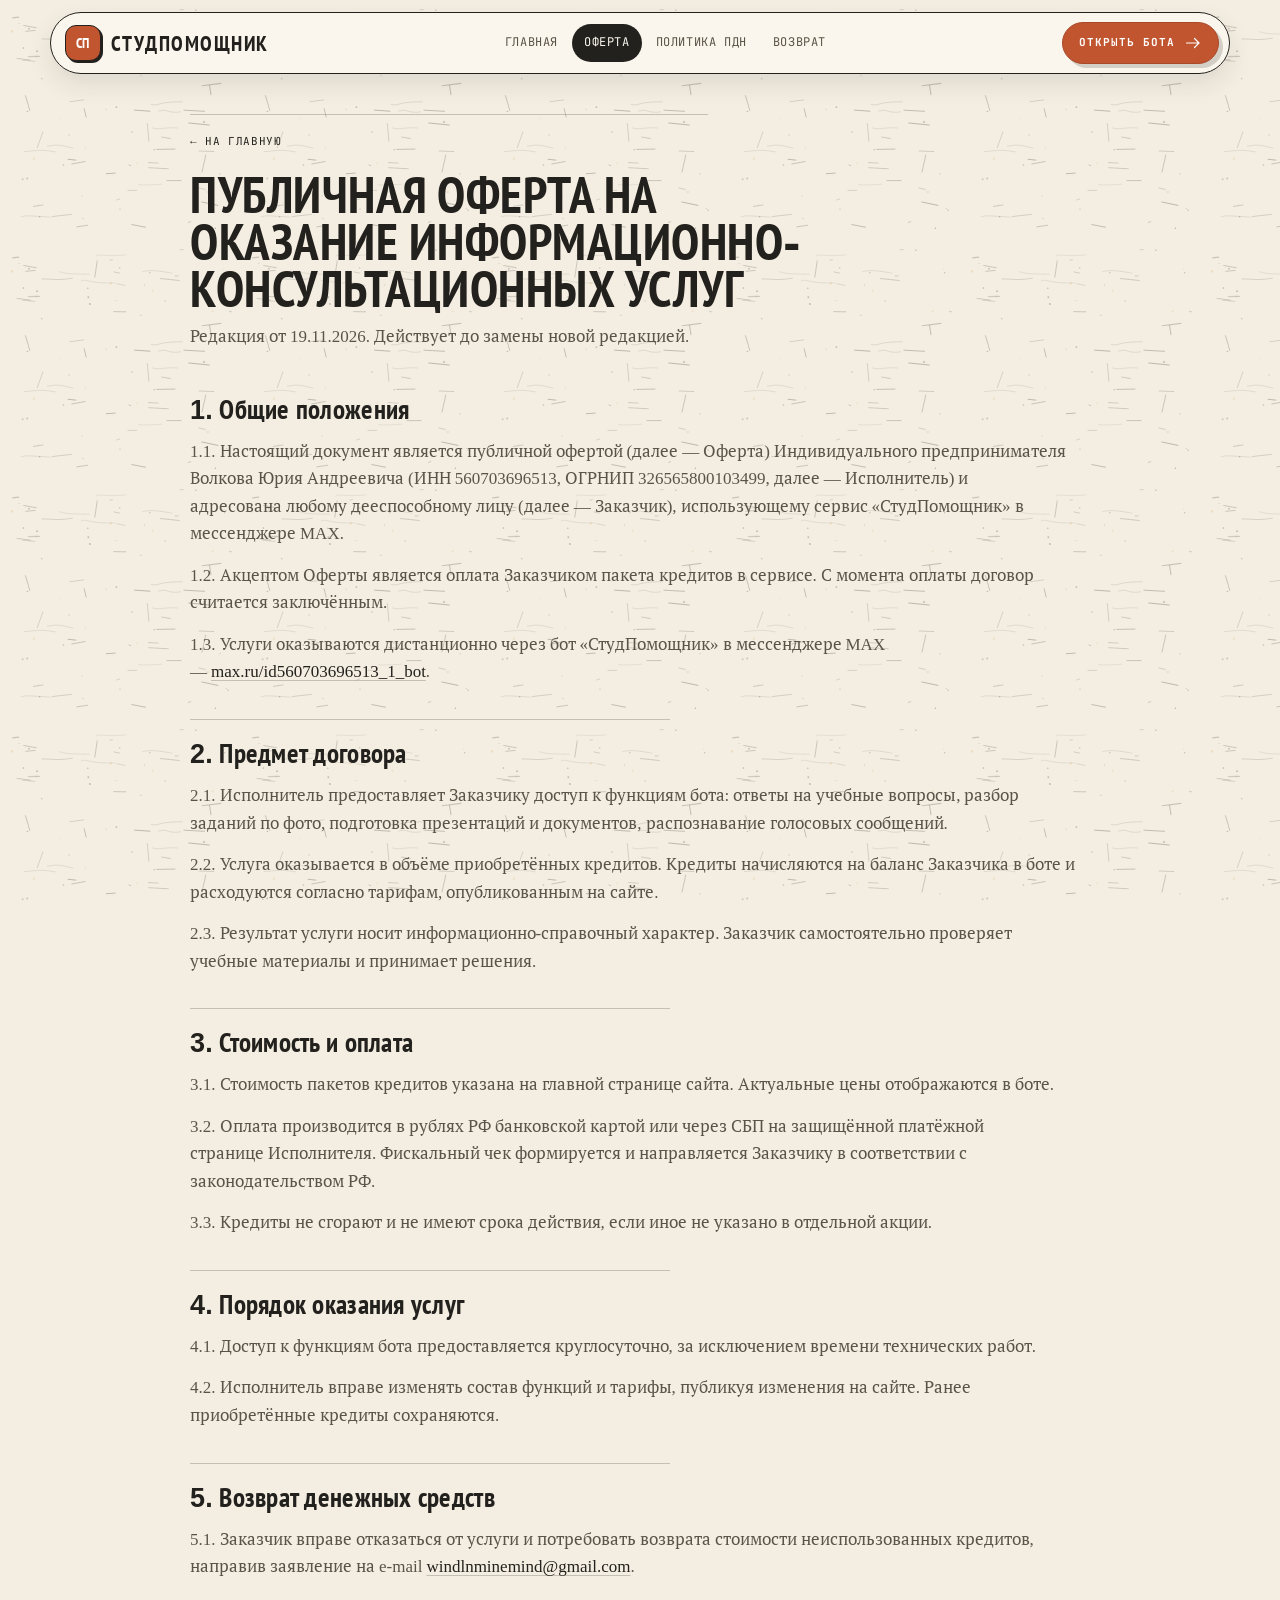
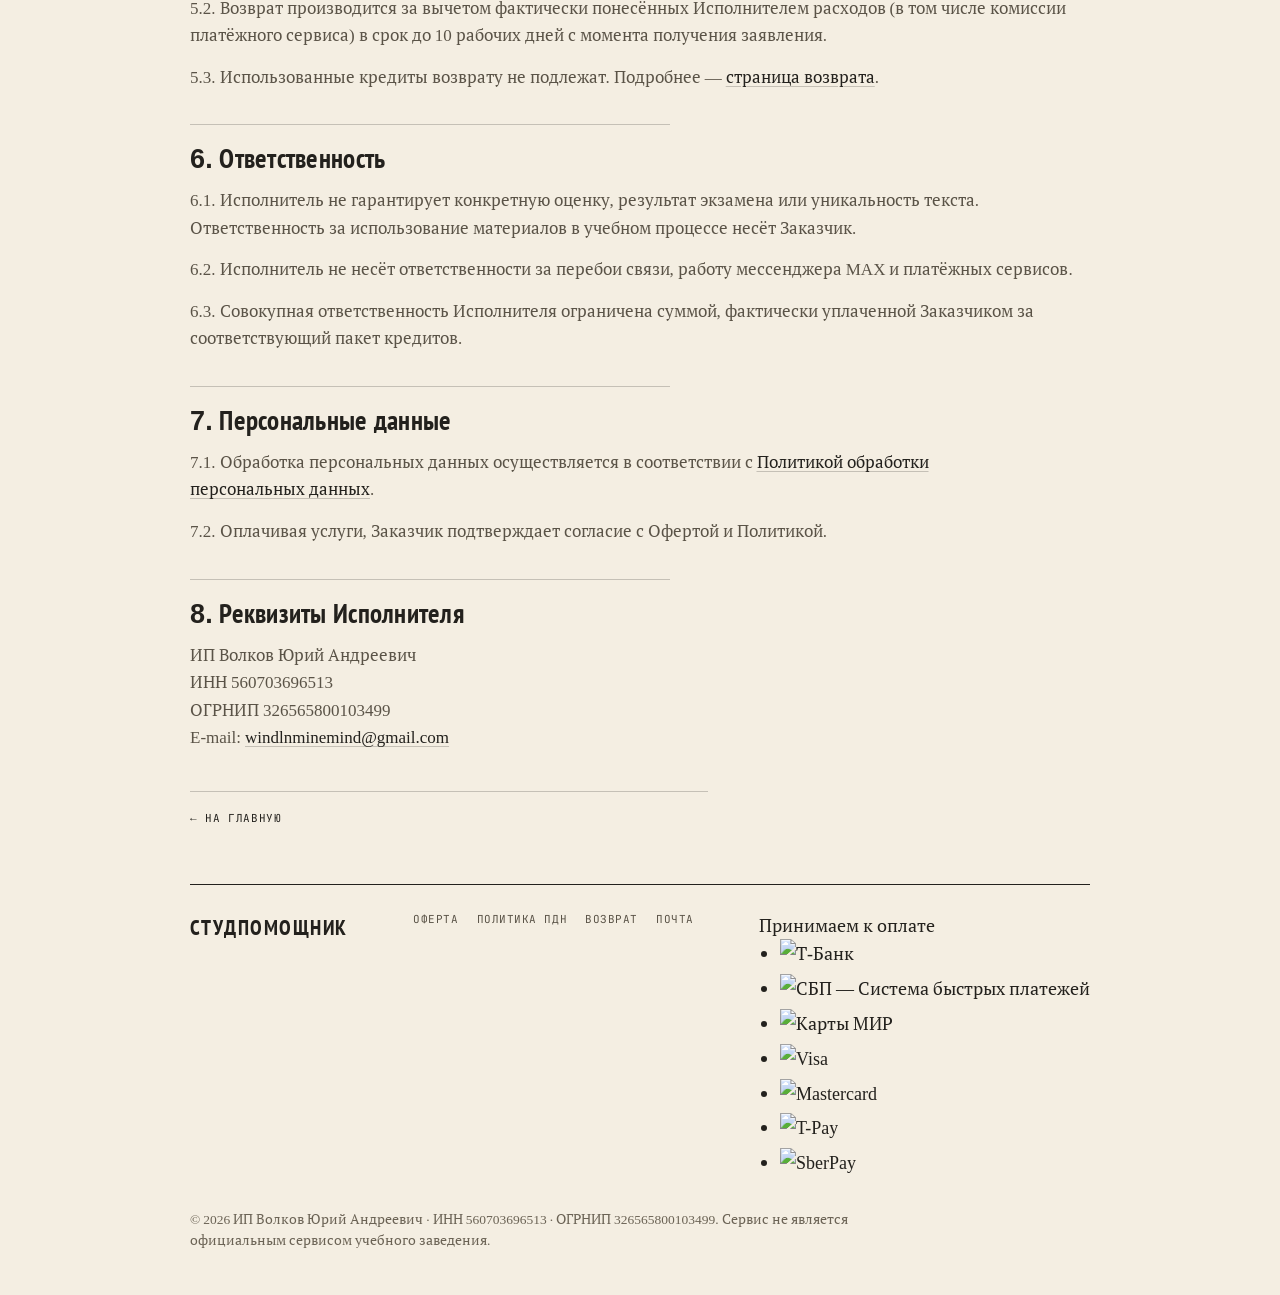
==== commit 9d494b4c: "Сайт: тёплый конструктивизм v2 — бумага, карточки, рисованные иконки, скриншот бота, фото и спокойно" ====
--- a/oferta.html
+++ b/oferta.html
@@ -80,6 +80,18 @@
     <a href="refund.html">Возврат</a>
     <a href="mailto:windlnminemind@gmail.com">Почта</a>
   </nav>
+  <div class="f-pay">
+    <span class="f-pay-cap">Принимаем к оплате</span>
+    <ul>
+      <li><img src="assets/pay/tbank.svg" alt="Т-Банк" loading="lazy" decoding="async"></li>
+      <li><img src="assets/pay/sbp.png" alt="СБП — Система быстрых платежей" loading="lazy" decoding="async"></li>
+      <li><img src="assets/pay/mir.svg" alt="Карты МИР" loading="lazy" decoding="async"></li>
+      <li><img src="assets/pay/visa.svg" alt="Visa" loading="lazy" decoding="async"></li>
+      <li><img src="assets/pay/mastercard.svg" alt="Mastercard" loading="lazy" decoding="async"></li>
+      <li><img src="assets/pay/tpay.svg" alt="T-Pay" loading="lazy" decoding="async"></li>
+      <li><img src="assets/pay/sberpay.svg" alt="SberPay" loading="lazy" decoding="async"></li>
+    </ul>
+  </div>
   <p class="f-legal">© 2026 ИП Волков Юрий Андреевич · ИНН 560703696513 · ОГРНИП 326565800103499. Сервис не является официальным сервисом учебного заведения.</p>
 </footer>
 </body>
--- a/style.css
+++ b/style.css
@@ -1,398 +1,671 @@
-/* СтудПомощник — «Архитектурная фотография» (Design Studio).
-   Бетон, выправленные вертикали, ритм окон, подписи по сетке, тонкие линейки.
-   Палитра: #D9D9D4 фон · #8C959C приглушённый · #2B2F33 чернила · #C0B096 песок · #F2F2EF свет */
-
+/* СтудПомощник — «Тёплый конструктивизм» (v2, 26.11.2026).
+   Тёплая бумага, печатные карточки со скруглением и офсетной тенью,
+   рисованные штриховые иконки, спокойное движение.
+   Палитра: бумага #F4EEE2 · чернила #23211D · терракота #C0552F
+            шалфей #4E6350 · охра #D9A85C · светлая поверхность #FBF7EE */
+
+/* ───────── шрифты (локальные, без CDN) ───────── */
 @font-face{font-family:'PT Sans Narrow';src:url('fonts/pt-sans-narrow-cyr-400.woff2') format('woff2');font-weight:400;font-style:normal;font-display:swap}
 @font-face{font-family:'PT Sans Narrow';src:url('fonts/pt-sans-narrow-cyr-700.woff2') format('woff2');font-weight:700;font-style:normal;font-display:swap}
+@font-face{font-family:'PT Serif';src:url('fonts/pt-serif-cyr-400.woff2') format('woff2');font-weight:400;font-style:normal;font-display:swap}
+@font-face{font-family:'PT Serif';src:url('fonts/pt-serif-cyr-700.woff2') format('woff2');font-weight:700;font-style:normal;font-display:swap}
 @font-face{font-family:'JetBrains Mono';src:url('fonts/jetbrains-mono-cyr-400.woff2') format('woff2');font-weight:400;font-style:normal;font-display:swap}
 @font-face{font-family:'JetBrains Mono';src:url('fonts/jetbrains-mono-cyr-700.woff2') format('woff2');font-weight:700;font-style:normal;font-display:swap}
 
 :root{
-  --bg:#D9D9D4;
-  --muted:#8C959C;
-  --ink:#2B2F33;
-  --accent:#C0B096;
-  --light:#F2F2EF;
-  --rule:rgba(43,47,51,.28);
-  --rule-soft:rgba(43,47,51,.14);
-  --sans:'PT Sans Narrow','Arial Narrow',Arial,sans-serif;
+  --paper:#F4EEE2;
+  --paper-2:#FBF7EE;
+  --paper-deep:#EDE3D0;
+  --ink:#23211D;
+  --ink-2:#5A5347;
+  --ink-3:#6B6355;
+  --line:rgba(35,33,29,.22);
+  --line-soft:rgba(35,33,29,.11);
+  --terracotta:#C0552F;
+  --terracotta-deep:#A8492A;
+  --terracotta-soft:#F3D9CD;
+  --sage:#4E6350;
+  --sage-soft:#DDE3D6;
+  --ochre:#D9A85C;
+  --ochre-soft:#F6E4C2;
+  --display:'PT Sans Narrow','Arial Narrow',Arial,sans-serif;
+  --body:'PT Serif',Georgia,'Times New Roman',serif;
   --mono:'JetBrains Mono',Consolas,monospace;
-}
-
-*{box-sizing:border-box}
-html{background:var(--bg)}
+  --r-sm:10px;
+  --r:16px;
+  --r-lg:24px;
+  --r-pill:999px;
+  --shadow:5px 5px 0 rgba(35,33,29,.10);
+  --shadow-lg:8px 8px 0 rgba(35,33,29,.14);
+  --ease:cubic-bezier(.22,1,.36,1);
+  --w:1180px;
+}
+
+*,*::before,*::after{box-sizing:border-box}
+html{background:var(--paper);scroll-behavior:smooth;-webkit-text-size-adjust:100%}
 body{
-  margin:0;background:var(--bg);color:var(--ink);
-  font-family:var(--sans);font-size:17px;line-height:1.45;letter-spacing:.02em;
+  margin:0;color:var(--ink);background:var(--paper);
+  font-family:var(--body);font-size:18px;line-height:1.6;letter-spacing:0;
   -webkit-font-smoothing:antialiased;
 }
-/* чертёжная сетка на фоне */
+/* волокна бумаги: очень деликатный тайл */
 body::before{
-  content:"";position:fixed;inset:0;pointer-events:none;z-index:0;
-  background-image:repeating-linear-gradient(90deg,var(--rule-soft) 0 1px,transparent 1px 96px);
+  content:"";position:fixed;inset:0;z-index:0;pointer-events:none;
+  background-image:url('assets/ill/ill-paper.svg');background-repeat:repeat;
   opacity:.5;
 }
 body>*{position:relative;z-index:1}
-
-.wrap{max-width:1180px;margin:0 auto;padding:0 40px 96px}
-
-a{color:var(--ink);text-decoration:none;border-bottom:1px solid var(--rule)}
-a:hover{color:var(--ink);border-bottom-color:var(--ink);background:var(--accent)}
-
-/* ───────── шапка: как штамп на чертеже ───────── */
-.masthead{
-  max-width:1180px;margin:0 auto;padding:16px 40px 13px;
-  display:flex;justify-content:space-between;align-items:baseline;gap:24px;
-  border-top:2px solid var(--ink);border-bottom:1px solid var(--rule);
-  font-family:var(--mono);font-size:10px;letter-spacing:.18em;text-transform:uppercase;
-}
-.masthead .brand{font-weight:700;letter-spacing:.26em}
-.masthead .meta{color:var(--muted);font-weight:400;text-align:right;letter-spacing:.1em}
-
-.rubrics{
-  max-width:1180px;margin:0 auto;padding:10px 40px 9px;
-  display:flex;flex-wrap:wrap;gap:26px;
-  border-bottom:1px solid var(--rule);
-  font-family:var(--mono);font-size:10px;letter-spacing:.16em;text-transform:uppercase;
-}
-.rubrics a{border-bottom:0;color:var(--muted)}
-.rubrics a:hover{color:var(--ink);background:none;border-bottom:1px solid var(--ink)}
-.rubrics a[aria-current="page"]{color:var(--ink);border-bottom:1px solid var(--ink);padding-bottom:2px}
-
-/* ───────── первая полоса ───────── */
-.lede{
-  display:grid;grid-template-columns:minmax(0,1fr) minmax(0,0.92fr);gap:48px;
-  padding:56px 0 48px;border-bottom:2px solid var(--ink);
-}
+img{max-width:100%;height:auto}
+p{margin:0 0 14px;text-wrap:pretty}
+h1,h2,h3{text-wrap:balance;margin:0}
+ul,ol{margin:0 0 14px;padding-left:1.15em}
+li{margin:0 0 6px}
+a{color:var(--ink);text-decoration:underline;text-decoration-color:var(--line);text-underline-offset:3px;text-decoration-thickness:1px}
+a:hover{text-decoration-color:var(--terracotta-deep);color:var(--terracotta-deep)}
+:focus-visible{outline:3px solid var(--terracotta-deep);outline-offset:3px;border-radius:4px}
+::selection{background:var(--ochre);color:var(--ink)}
+
+.wrap{width:min(var(--w),calc(100% - 80px));margin:0 auto}
+.mono{font-family:var(--mono);font-size:12px;letter-spacing:.08em;text-transform:uppercase}
+.muted{color:var(--ink-3);font-size:15px}
+.ico{width:24px;height:24px;flex:none;display:block}
+.sr-only{position:absolute;width:1px;height:1px;padding:0;margin:-1px;overflow:hidden;clip:rect(0 0 0 0);white-space:nowrap;border:0}
+.skip-link{position:absolute;left:16px;top:-64px;z-index:200;padding:12px 18px;background:var(--ink);color:var(--paper-2);border-radius:0 0 12px 12px;font-family:var(--mono);font-size:12px;text-transform:uppercase;letter-spacing:.08em;text-decoration:none;transition:top .2s var(--ease)}
+.skip-link:focus{top:0;color:var(--paper-2)}
+
+/* ───────── верхняя панель ───────── */
+.topbar{
+  position:sticky;top:10px;z-index:80;
+  width:min(var(--w),calc(100% - 32px));margin:12px auto 0;
+  display:flex;align-items:center;justify-content:space-between;gap:14px;
+  padding:9px 10px 9px 14px;
+  background:rgba(251,247,238,.92);
+  border:1.5px solid var(--ink);border-radius:var(--r-pill);
+  box-shadow:0 10px 24px rgba(35,33,29,.10);
+  backdrop-filter:blur(10px) saturate(1.1);
+}
+.brand{
+  display:inline-flex;align-items:center;gap:10px;flex:none;
+  font-family:var(--display);font-weight:700;font-size:21px;line-height:1;
+  text-transform:uppercase;letter-spacing:.07em;text-decoration:none;color:var(--ink);
+}
+.brand:hover{color:var(--ink);text-decoration:none}
+.brand-mark{
+  display:grid;place-items:center;width:36px;height:36px;border-radius:11px;
+  background:var(--terracotta);color:#fff;border:1.5px solid var(--ink);
+  box-shadow:2px 2px 0 var(--ink);font-size:14px;letter-spacing:.02em;
+  transition:transform .45s var(--ease);
+}
+.brand:hover .brand-mark{transform:rotate(-6deg)}
+.nav{display:flex;align-items:center;gap:2px;font-family:var(--mono);font-size:12px;letter-spacing:.05em;text-transform:uppercase}
+.nav a{
+  display:inline-block;padding:9px 12px;border-radius:var(--r-pill);
+  color:var(--ink-2);text-decoration:none;transition:background .3s var(--ease),color .3s var(--ease);
+}
+.nav a:hover{background:var(--paper-deep);color:var(--ink);text-decoration:none}
+.nav a[aria-current="page"]{background:var(--ink);color:var(--paper-2)}
+.topbar .btn{padding:11px 16px;font-size:11px}
+
+/* ───────── кнопки ───────── */
+.btn{
+  display:inline-flex;align-items:center;justify-content:center;gap:9px;
+  font-family:var(--mono);font-size:12px;font-weight:700;letter-spacing:.09em;text-transform:uppercase;
+  padding:15px 22px;border-radius:var(--r-pill);
+  border:1.5px solid var(--ink);background:var(--ink);color:var(--paper-2);
+  text-decoration:none;cursor:pointer;
+  transition:transform .45s var(--ease),box-shadow .45s var(--ease),background .3s var(--ease),color .3s var(--ease);
+}
+.btn:hover{text-decoration:none;color:var(--paper-2);transform:translateY(-2px)}
+.btn:hover .ico,.btn:focus-visible .ico{text-decoration:none}
+.btn:active{transform:translateY(1px) scale(.995)}
+.btn .ico{width:18px;height:18px}
+.btn--primary{
+  background:var(--terracotta);border-color:var(--terracotta-deep);color:#fff;
+  box-shadow:4px 4px 0 rgba(35,33,29,.18);
+}
+.btn--primary:hover{color:#fff;background:var(--terracotta-deep);box-shadow:6px 6px 0 rgba(35,33,29,.22)}
+.btn--ghost{
+  background:var(--paper-2);color:var(--ink);border-color:var(--ink);
+  box-shadow:4px 4px 0 rgba(35,33,29,.10);
+}
+.btn--ghost:hover{color:var(--ink);background:var(--ochre-soft);box-shadow:6px 6px 0 rgba(35,33,29,.14)}
+.btn:hover .ico--arrow{animation:nudge .5s var(--ease)}
+@keyframes nudge{0%,100%{transform:translateX(0)}40%{transform:translateX(4px)}}
+
+/* ───────── герой ───────── */
+.hero{display:grid;grid-template-columns:minmax(0,1.02fr) minmax(0,.98fr);gap:56px;align-items:center;padding:60px 0 44px}
 .kicker{
-  display:block;font-family:var(--mono);font-size:10px;letter-spacing:.22em;text-transform:uppercase;
-  color:var(--muted);margin-bottom:26px;
-}
-.kicker::before{content:"";display:inline-block;width:22px;height:1px;background:var(--ink);vertical-align:4px;margin-right:10px}
+  display:inline-flex;align-items:center;gap:9px;
+  font-family:var(--mono);font-size:11px;letter-spacing:.1em;text-transform:uppercase;
+  color:var(--ink-2);background:var(--paper-2);border:1.5px solid var(--line);
+  border-radius:var(--r-pill);padding:8px 13px;
+}
+.kicker::before{content:"";width:8px;height:8px;border-radius:50%;background:var(--terracotta);flex:none}
 h1{
-  font-family:var(--sans);font-weight:400;text-transform:uppercase;
-  font-size:clamp(40px,5vw,82px);line-height:.94;letter-spacing:.03em;
-  margin:0 0 24px;max-width:18ch;
-}
-.deck{font-size:17px;line-height:1.5;color:var(--ink);max-width:50ch;margin:0 0 18px;letter-spacing:.02em}
-.actions{display:flex;flex-wrap:wrap;gap:26px;align-items:center;margin-top:30px}
-.cta{
-  display:inline-block;font-family:var(--mono);font-size:10px;letter-spacing:.18em;text-transform:uppercase;
-  border:1px solid var(--ink);padding:13px 20px;background:var(--ink);color:var(--light);
-}
-.cta:hover{background:var(--accent);border-color:var(--ink);color:var(--ink)}
-.cta.quiet{background:transparent;color:var(--ink);border-color:var(--rule)}
-.cta.quiet:hover{background:var(--light)}
-
-/* фасад: ритм окон, нарисованный кодом */
-.facade{position:relative;min-height:380px;border:1px solid var(--ink);background:var(--light);overflow:hidden}
-.facade::before{
-  content:"";position:absolute;inset:26px 26px 64px;border:1px solid var(--rule);
-  background-image:
-    repeating-linear-gradient(90deg,transparent 0 40px,var(--rule) 40px 41px),
-    repeating-linear-gradient(0deg,transparent 0 40px,var(--rule) 40px 41px);
-  background-color:var(--light);
-}
-.facade::after{
-  content:"";position:absolute;left:26px;right:26px;bottom:26px;height:22px;
-  background:
-    repeating-linear-gradient(90deg,var(--ink) 0 12px,transparent 12px 40px);
-  opacity:.85;
-}
-.facade .plate{
-  position:absolute;right:26px;top:26px;background:var(--accent);color:var(--ink);
-  font-family:var(--mono);font-size:10px;letter-spacing:.16em;text-transform:uppercase;padding:7px 10px;
-}
-
-/* ───────── полосы-разделы ───────── */
-section{
-  display:grid;grid-template-columns:132px minmax(0,1fr);gap:36px;
-  padding:38px 0 34px;border-bottom:1px solid var(--rule);
-}
-section:last-of-type{border-bottom:0}
-.section-num{
-  font-family:var(--mono);font-size:10px;letter-spacing:.18em;text-transform:uppercase;
-  color:var(--muted);padding-top:7px;
-}
-.section-num b{display:block;font-size:22px;letter-spacing:.04em;color:var(--ink);font-weight:400;margin-bottom:6px}
-section h2{
-  font-family:var(--sans);font-weight:400;text-transform:uppercase;
-  font-size:clamp(22px,2.6vw,32px);line-height:1.02;letter-spacing:.04em;margin:0 0 20px;
-}
-section h3{font-family:var(--sans);font-weight:700;font-size:17px;margin:24px 0 6px}
-section p{margin:0 0 14px;max-width:66ch}
-ul,ol{margin:0 0 14px;padding-left:1.1em;max-width:66ch}
-li{margin:0 0 7px}
-
-ul.list-editorial{list-style:none;margin:0;padding:0;max-width:none}
-.list-editorial li{
-  display:grid;grid-template-columns:64px minmax(0,1fr);gap:0 22px;
-  padding:15px 0;border-top:1px solid var(--rule-soft);margin:0;
-}
-.list-editorial li:first-child{border-top:0}
-.list-editorial .n{font-family:var(--mono);font-size:10px;letter-spacing:.16em;color:var(--muted);padding-top:5px}
-.list-editorial .t{font-weight:700;font-size:18px;letter-spacing:.02em}
-.list-editorial .d{color:var(--ink);opacity:.82;font-size:15px;margin-top:3px}
-
-/* ───────── таблица-ведомость ───────── */
-table{width:100%;border-collapse:collapse;margin:6px 0 18px}
-caption{caption-side:top;text-align:left;font-family:var(--mono);font-size:10px;letter-spacing:.18em;
-  text-transform:uppercase;color:var(--muted);padding-bottom:12px}
+  font-family:var(--display);font-weight:700;text-transform:uppercase;
+  font-size:clamp(44px,6vw,82px);line-height:.92;letter-spacing:.01em;
+  margin:22px 0 20px;max-width:14ch;
+}
+@supports (-webkit-background-clip:text) or (background-clip:text){
+  h1{background-image:linear-gradient(100deg,var(--ink) 20%,#6B6355 100%);
+      -webkit-background-clip:text;background-clip:text;color:transparent}
+}
+.deck{font-size:18px;line-height:1.62;color:var(--ink-2);max-width:46ch;margin:0 0 16px}
+.deck strong{color:var(--ink)}
+.actions{display:flex;flex-wrap:wrap;gap:12px;margin:28px 0 20px}
+.hero-meta{display:flex;flex-wrap:wrap;gap:8px 18px;margin:0;font-family:var(--mono);font-size:12px;letter-spacing:.03em;color:var(--ink-2)}
+.hero-meta span{display:inline-flex;align-items:center;gap:7px}
+.hero-meta .ico{width:16px;height:16px;color:var(--sage)}
+
+.hero-figure{position:relative;min-width:0;margin:0}
+.shot-card{
+  position:relative;margin:0;padding:10px;
+  background:var(--paper-2);border:1.5px solid var(--ink);border-radius:var(--r-lg);
+  box-shadow:var(--shadow-lg);transform:rotate(-1.2deg);
+  transition:transform .55s var(--ease),box-shadow .55s var(--ease);
+}
+.shot-card:hover{transform:rotate(0) translateY(-3px);box-shadow:12px 12px 0 rgba(35,33,29,.15)}
+.shot-card img{display:block;width:100%;height:auto;border-radius:14px;border:1px solid var(--line-soft);background:var(--paper)}
+.tape{
+  position:absolute;top:-13px;left:50%;width:118px;height:26px;
+  transform:translateX(-50%) rotate(-3deg);border-radius:3px;
+  background:var(--ochre);opacity:.9;box-shadow:0 1px 0 rgba(35,33,29,.18);
+}
+.shot-caption{
+  display:flex;align-items:center;gap:8px;margin:14px 0 0;padding-left:4px;
+  font-family:var(--mono);font-size:11px;letter-spacing:.07em;text-transform:uppercase;color:var(--ink-3);
+}
+.shot-caption .ico{width:14px;height:14px}
+.hero-stamp{position:absolute;left:-26px;bottom:-30px;width:168px;transform:rotate(-7deg);filter:drop-shadow(0 2px 0 rgba(35,33,29,.10))}
+.hero-doodle{position:absolute;right:-2px;top:-44px;width:72px;color:var(--terracotta);transform:rotate(12deg)}
+
+/* ───────── строка выгод ───────── */
+.utp{display:grid;grid-template-columns:repeat(4,minmax(0,1fr));gap:12px;margin:14px 0 0;padding:0;list-style:none}
+.utp li{
+  display:flex;align-items:center;gap:10px;margin:0;padding:14px 18px;
+  background:var(--paper-2);border:1.5px solid var(--line);border-radius:var(--r-pill);
+  font-size:16px;line-height:1.3;
+}
+.utp .ico{width:22px;height:22px;color:var(--terracotta-deep)}
+.utp b{font-family:var(--display);font-size:18px;letter-spacing:.02em;font-weight:700}
+
+/* ───────── разметка разделов ───────── */
+section{padding:72px 0;border-top:1.5px solid var(--ink);scroll-margin-top:92px}
+.sec-head{display:grid;grid-template-columns:92px minmax(0,1fr);gap:28px;margin-bottom:34px}
+.sec-num{display:flex;flex-direction:column;gap:10px;font-family:var(--mono);font-size:11px;letter-spacing:.08em;text-transform:uppercase;color:var(--ink-3)}
+.sec-num b{
+  display:grid;place-items:center;width:46px;height:46px;
+  background:var(--paper-2);border:1.5px solid var(--ink);border-radius:13px;
+  box-shadow:3px 3px 0 rgba(35,33,29,.12);
+  font-size:17px;font-weight:700;color:var(--ink);letter-spacing:.02em;
+}
+h2{font-family:var(--display);font-weight:700;text-transform:uppercase;font-size:clamp(28px,3.5vw,44px);line-height:1;letter-spacing:.01em;margin:0 0 14px;max-width:24ch}
+.sec-deck{font-size:18px;line-height:1.6;color:var(--ink-2);max-width:62ch;margin:0}
+
+
+/* ───────── фотополоса (полароиды) ───────── */
+.photo-strip{padding:34px 0 4px}
+.photo-strip .wrap{display:grid;grid-template-columns:repeat(3,minmax(0,1fr));gap:20px}
+.photo{
+  position:relative;margin:0;padding:9px 9px 30px;
+  background:var(--paper-2);border:1.5px solid var(--ink);border-radius:6px;
+  box-shadow:6px 6px 0 rgba(35,33,29,.12);
+}
+.photo img{display:block;width:100%;height:236px;object-fit:cover;border-radius:3px;background:var(--paper-deep)}
+.photo figcaption{position:absolute;left:0;right:0;bottom:7px;text-align:center;font-family:var(--mono);font-size:10px;letter-spacing:.16em;text-transform:uppercase;color:var(--ink-3)}
+.photo .tape{top:-12px;width:86px;height:22px}
+.photo:nth-child(1){transform:rotate(-1.6deg)}
+.photo:nth-child(2){transform:rotate(1.2deg) translateY(6px)}
+.photo:nth-child(3){transform:rotate(-.8deg)}
+@media (max-width:960px){
+  .photo-strip .wrap{gap:12px}
+  .photo img{height:190px}
+}
+@media (max-width:640px){
+  .photo-strip .wrap{display:flex;gap:14px;overflow-x:auto;scroll-snap-type:x mandatory;padding:6px 2px 16px;scrollbar-width:none}
+  .photo-strip .wrap::-webkit-scrollbar{display:none}
+  .photo{flex:0 0 78%;scroll-snap-align:start}
+  .photo:nth-child(2){transform:rotate(1.2deg)}
+  .photo img{height:210px}
+}
+
+/* ───────── карточки возможностей ───────── */
+.features{display:grid;grid-template-columns:repeat(auto-fit,minmax(242px,1fr));gap:16px;margin:0;counter-reset:feat}
+.feature{counter-increment:feat}
+.feature::before{content:counter(feat,decimal-leading-zero);position:absolute;top:20px;right:22px;font-family:var(--mono);font-size:11px;letter-spacing:.08em;color:var(--ink-3)}
+.feature{
+  position:relative;display:flex;flex-direction:column;gap:12px;padding:22px;
+  background:var(--paper-2);border:1.5px solid var(--ink);border-radius:var(--r);
+  box-shadow:var(--shadow);
+  transition:transform .45s var(--ease),box-shadow .45s var(--ease);
+}
+.feature:hover{transform:translate(-2px,-2px);box-shadow:8px 8px 0 rgba(35,33,29,.14)}
+.tile{
+  display:grid;place-items:center;width:48px;height:48px;flex:none;
+  border:1.5px solid var(--ink);border-radius:14px;background:var(--terracotta-soft);
+  transition:transform .45s var(--ease);
+}
+.tile .ico{width:26px;height:26px}
+.feature:hover .tile{animation:wiggle .55s var(--ease)}
+.feature:nth-child(3n+2) .tile{background:var(--sage-soft)}
+.feature:nth-child(3n+3) .tile{background:var(--ochre-soft)}
+.feature h3{font-family:var(--display);font-weight:700;font-size:21px;line-height:1.12;letter-spacing:.01em;margin:2px 0 0}
+.feature p{font-size:16px;line-height:1.5;color:var(--ink-2);margin:0}
+.price-chip{
+  margin-top:auto;align-self:flex-start;
+  font-family:var(--mono);font-size:11px;letter-spacing:.05em;text-transform:uppercase;
+  padding:6px 10px;border-radius:var(--r-pill);
+  background:var(--paper);border:1px solid var(--line);color:var(--ink-2);
+}
+.feature--dark{background:var(--ink);border-color:var(--ink)}
+.feature--dark h3{color:var(--paper-2)}
+.feature--dark p{color:#D8D1C3}
+.feature--dark .tile{background:var(--paper-2);border-color:var(--paper-2)}
+.feature--dark .price-chip{background:rgba(251,247,238,.12);border-color:rgba(251,247,238,.4);color:var(--paper-2)}
+.feature--dark::before{color:rgba(251,247,238,.6)}
+
+@keyframes wiggle{0%,100%{transform:rotate(0)}30%{transform:rotate(-7deg)}70%{transform:rotate(6deg)}}
+
+/* ───────── крупный слоган ───────── */
+.punch{background:var(--paper-deep);border-top:1.5px solid var(--ink);border-bottom:1.5px solid var(--ink);padding:84px 0;position:relative;overflow:hidden}
+.punch::before{content:"";position:absolute;inset:0;background:url('assets/img/paper.jpg') center/cover;opacity:.45;mix-blend-mode:multiply;pointer-events:none}
+.punch .wrap{position:relative;z-index:1}
+.punch .wrap{display:grid;grid-template-columns:minmax(0,1fr) auto;gap:48px;align-items:center}
+.punch-aside{display:flex;flex-direction:column;align-items:center;gap:12px;transform:rotate(-5deg)}
+.punch-aside img{width:220px;height:auto}
+.punch-aside span{font-family:var(--mono);font-size:10px;letter-spacing:.14em;text-transform:uppercase;color:var(--ink-3);text-align:center}
+.punch p{
+  font-family:var(--display);font-weight:700;text-transform:uppercase;
+  font-size:clamp(34px,5.6vw,68px);line-height:.96;letter-spacing:.01em;
+  margin:0;max-width:20ch;
+}
+.punch .accent{color:var(--terracotta-deep)}
+.punch .word{display:inline-block;transition:opacity .5s var(--ease),transform .5s var(--ease)}
+html.has-js .punch .word{opacity:.22;transform:translateY(6px)}
+html.has-js .punch .word.is-in{opacity:1;transform:none}
+
+
+/* ───────── шаги ───────── */
+.steps{display:grid;grid-template-columns:repeat(4,minmax(0,1fr));gap:16px}
+.step{position:relative;padding:22px;background:var(--paper-2);border:1.5px solid var(--ink);border-radius:var(--r);box-shadow:var(--shadow)}
+.step .n{
+  display:grid;place-items:center;width:40px;height:40px;margin-bottom:14px;
+  background:var(--ink);color:var(--paper-2);border-radius:var(--r-pill);
+  font-family:var(--mono);font-size:14px;font-weight:700;
+}
+.step h3{font-family:var(--display);font-weight:700;font-size:20px;line-height:1.15;margin:0 0 6px}
+.step p{font-size:16px;line-height:1.5;color:var(--ink-2);margin:0}
+@media (min-width:901px){
+  .step:not(:first-child)::before{content:"";position:absolute;left:-17px;top:41px;width:18px;border-top:1.5px dashed var(--line)}
+}
+.notice-card{
+  display:grid;grid-template-columns:auto minmax(0,1fr);gap:16px;align-items:start;
+  margin-top:18px;padding:20px 24px;
+  background:var(--ochre-soft);border:1.5px solid var(--ink);border-radius:var(--r);
+  box-shadow:var(--shadow);
+}
+.notice-card .tile{background:var(--paper-2);width:42px;height:42px;border-radius:12px}
+.notice-card strong{display:block;font-family:var(--display);font-size:21px;line-height:1.15;margin:0 0 3px}
+.notice-card p{margin:0;font-size:16px;line-height:1.5;color:var(--ink-2)}
+.tags{margin:22px 0 0}
+.tag{
+  display:inline-block;font-family:var(--mono);font-size:11px;letter-spacing:.05em;text-transform:uppercase;
+  padding:7px 12px;margin:0 8px 8px 0;
+  background:var(--paper-2);border:1px solid var(--line);border-radius:var(--r-pill);color:var(--ink-2);
+}
+
+/* ───────── тарифы ───────── */
+.price-card{padding:10px 22px 16px;background:var(--paper-2);border:1.5px solid var(--ink);border-radius:var(--r-lg);box-shadow:var(--shadow-lg)}
+table{width:100%;border-collapse:separate;border-spacing:0}
+caption{
+  caption-side:top;text-align:left;padding:14px 6px 10px;
+  font-family:var(--mono);font-size:11px;letter-spacing:.08em;text-transform:uppercase;color:var(--ink-3);
+}
 th{
-  text-align:left;font-family:var(--mono);font-size:10px;letter-spacing:.16em;text-transform:uppercase;
-  font-weight:400;color:var(--muted);border-bottom:1px solid var(--ink);padding:0 0 9px;
-}
-td{padding:12px 0;border-bottom:1px solid var(--rule-soft);vertical-align:baseline}
-th:last-child,td:last-child{text-align:right;font-family:var(--mono);font-size:13px;letter-spacing:.04em}
-tbody tr:hover td{background:var(--light)}
-.price-note{color:var(--muted);font-size:15px;max-width:62ch}
-
-/* ───────── форма ───────── */
-.form{margin:24px 0 10px;padding:0;border:0;display:grid;grid-template-columns:repeat(2,minmax(0,1fr));gap:22px 32px}
+  text-align:left;padding:12px 8px 10px;border-bottom:1.5px solid var(--ink);
+  font-family:var(--mono);font-size:11px;font-weight:400;letter-spacing:.08em;text-transform:uppercase;color:var(--ink-3);
+}
+td{padding:13px 8px;border-bottom:1px solid var(--line-soft);font-size:17px;vertical-align:middle}
+tbody tr:last-child td{border-bottom:0}
+td:first-child{font-family:var(--display);font-size:20px;font-weight:700;letter-spacing:.02em}
+.packs th:nth-child(2),.packs td:nth-child(2){width:118px;white-space:nowrap}
+th:last-child,td:last-child{text-align:right;font-family:var(--mono);font-size:14px;letter-spacing:.01em;color:var(--ink-2)}
+tbody tr{transition:background .3s var(--ease)}
+tbody tr:hover{background:var(--paper)}
+tr.is-popular td{background:var(--terracotta-soft)}
+tr.is-popular:hover td{background:#EFCDBD}
+.badge{
+  display:inline-block;margin-left:6px;padding:3px 8px;
+  background:var(--terracotta);color:#fff;border-radius:var(--r-pill);
+  font-family:var(--mono);font-size:9px;letter-spacing:.05em;text-transform:uppercase;vertical-align:2px;
+}
+.rates{display:grid;grid-template-columns:repeat(2,minmax(0,1fr));gap:16px;margin-top:18px}
+.rate-card{padding:22px 24px;background:var(--paper-deep);border:1.5px solid var(--ink);border-radius:var(--r)}
+.rate-label{display:block;font-family:var(--mono);font-size:11px;letter-spacing:.07em;text-transform:uppercase;color:var(--ink-3)}
+.rate-num{display:block;font-family:var(--display);font-weight:700;font-size:clamp(34px,4vw,52px);line-height:1;color:var(--terracotta-deep);margin:8px 0 10px;letter-spacing:.01em}
+.rate-text{margin:0;font-size:16px;line-height:1.5;color:var(--ink-2)}
+.price-note{font-size:15px;line-height:1.55;color:var(--ink-3);margin:18px 2px 0;max-width:68ch}
+
+/* ───────── сценарии ───────── */
+.scenarios{display:grid;grid-template-columns:repeat(3,minmax(0,1fr));gap:16px;align-items:stretch}
+.scenario{
+  display:flex;flex-direction:column;gap:14px;padding:22px;
+  background:var(--paper-2);border:1.5px solid var(--ink);border-radius:var(--r);box-shadow:var(--shadow);
+}
+.s-label{
+  align-self:flex-start;font-family:var(--mono);font-size:10px;letter-spacing:.07em;text-transform:uppercase;
+  padding:5px 10px;border-radius:var(--r-pill);background:var(--ink);color:var(--paper-2);
+}
+.quote{
+  margin:0;padding:14px 16px;background:var(--paper-deep);
+  border:1px solid var(--line);border-radius:var(--r-sm);
+  font-size:16px;line-height:1.5;color:var(--ink);
+}
+.sc-line{display:grid;gap:3px}
+.sc-line .k{display:flex;align-items:center;gap:6px;font-family:var(--mono);font-size:10px;letter-spacing:.06em;text-transform:uppercase;color:var(--ink-3)}
+.sc-line .k .ico{width:14px;height:14px}
+.sc-line p{margin:0;font-size:16px;line-height:1.5;color:var(--ink-2)}
+.scenario .cost{
+  margin-top:auto;align-self:flex-start;font-family:var(--mono);font-size:11px;letter-spacing:.05em;
+  padding:6px 10px;border-radius:var(--r-pill);background:var(--sage-soft);border:1px solid var(--line);color:var(--ink);
+}
+
+/* ───────── как это выглядит ───────── */
+.showcase{display:grid;grid-template-columns:minmax(0,460px) minmax(0,1fr);gap:44px;align-items:start}
+.shot-card--wide{transform:rotate(0);max-width:460px}
+.shot-card--wide:hover{transform:translateY(-3px)}
+.legend{display:grid;gap:12px;margin:0;padding:0;list-style:none}
+.legend li{
+  display:grid;grid-template-columns:auto minmax(0,1fr);gap:14px;align-items:start;margin:0;padding:16px 18px;
+  background:var(--paper-2);border:1.5px solid var(--line);border-radius:var(--r);
+  transition:transform .4s var(--ease),border-color .3s var(--ease);
+}
+.legend li:hover{transform:translateX(3px);border-color:var(--ink)}
+.legend .tile{width:40px;height:40px;border-radius:12px;background:var(--sage-soft)}
+.legend li:nth-child(2) .tile{background:var(--terracotta-soft)}
+.legend li:nth-child(3) .tile{background:var(--ochre-soft)}
+.legend li:nth-child(4) .tile{background:var(--paper-deep)}
+.legend .ico{width:22px;height:22px}
+.legend h3{font-family:var(--display);font-size:19px;line-height:1.15;margin:0 0 3px}
+.legend p{margin:0;font-size:15.5px;line-height:1.5;color:var(--ink-2)}
+
+/* ───────── вопросы ───────── */
+.faq{display:grid;gap:12px;max-width:880px}
+.faq details{
+  padding:0 22px;background:var(--paper-2);
+  border:1.5px solid var(--ink);border-radius:var(--r);box-shadow:4px 4px 0 rgba(35,33,29,.08);
+  transition:box-shadow .4s var(--ease);
+}
+.faq details[open]{box-shadow:6px 6px 0 rgba(35,33,29,.12)}
+.faq summary{
+  display:flex;align-items:flex-start;justify-content:space-between;gap:18px;
+  padding:18px 0;cursor:pointer;list-style:none;
+  font-family:var(--display);font-weight:700;font-size:21px;line-height:1.2;letter-spacing:.01em;
+}
+.faq summary::-webkit-details-marker{display:none}
+.faq summary .plus{
+  flex:none;display:grid;place-items:center;width:28px;height:28px;margin-top:2px;
+  border:1.5px solid var(--ink);border-radius:var(--r-pill);
+  transition:transform .45s var(--ease),background .3s var(--ease);
+}
+.faq summary .plus .ico{width:15px;height:15px}
+.faq details[open] summary .plus{transform:rotate(45deg);background:var(--terracotta-soft)}
+.faq .a{padding:0 0 20px;font-size:17px;line-height:1.62;color:var(--ink-2);max-width:72ch}
+.faq .a p{margin:0 0 10px}
+.faq .a p:last-child{margin:0}
+
+/* ───────── подписка на канал ───────── */
+.subscribe{
+  position:relative;overflow:hidden;
+  display:grid;grid-template-columns:auto minmax(0,1fr) auto;gap:22px;align-items:center;
+  padding:28px 30px;margin:0;
+  background:var(--terracotta-deep);color:#fff;
+  border:1.5px solid var(--ink);border-radius:var(--r-lg);box-shadow:7px 7px 0 rgba(35,33,29,.18);
+}
+.subscribe::before{
+  content:"";position:absolute;right:-46px;top:-52px;width:190px;height:190px;
+  border:1.5px solid rgba(255,255,255,.22);border-radius:50%;
+}
+.subscribe::after{
+  content:"";position:absolute;right:38px;bottom:-64px;width:130px;height:130px;
+  border:1.5px solid rgba(255,255,255,.14);border-radius:50%;
+}
+.sub-icon{
+  display:grid;place-items:center;width:64px;height:64px;
+  background:rgba(255,255,255,.14);border:1.5px solid rgba(255,255,255,.55);border-radius:18px;color:#fff;
+}
+.sub-icon .ico{width:30px;height:30px}
+.subscribe:hover .sub-icon{animation:ring .9s var(--ease)}
+@keyframes ring{0%,100%{transform:rotate(0)}20%{transform:rotate(-9deg)}45%{transform:rotate(8deg)}70%{transform:rotate(-5deg)}}
+.sub-copy h2{font-family:var(--display);font-size:clamp(24px,2.8vw,34px);line-height:1;color:#fff;margin:0 0 7px;text-transform:uppercase}
+.sub-copy p{margin:0;font-size:16px;line-height:1.5;color:#FFE8DC;max-width:54ch}
+.subscribe .btn{position:relative;z-index:1;background:var(--paper-2);color:var(--ink);border-color:var(--ink);box-shadow:4px 4px 0 rgba(0,0,0,.20)}
+.subscribe .btn:hover{background:var(--ochre-soft);color:var(--ink);box-shadow:6px 6px 0 rgba(0,0,0,.24)}
+
+/* ───────── реквизиты и документы ───────── */
+.info-card{
+  display:grid;grid-template-columns:repeat(2,minmax(0,1fr));gap:4px 32px;
+  padding:26px 28px;background:var(--paper-2);border:1.5px solid var(--ink);
+  border-radius:var(--r);box-shadow:var(--shadow);margin:0;
+}
+.info-card dt{font-family:var(--mono);font-size:11px;letter-spacing:.07em;text-transform:uppercase;color:var(--ink-3);margin:0 0 4px}
+.info-card dd{margin:0 0 18px;font-size:17px;line-height:1.5}
+.info-card dd:last-of-type,.info-card dt:last-of-type{margin-bottom:0}
+.info-card .wide{grid-column:1 / -1}
+.doc-links{display:grid;grid-template-columns:repeat(3,minmax(0,1fr));gap:16px;margin:0;padding:0;list-style:none}
+.doc-links li{margin:0}
+.doc-links a{
+  display:flex;gap:14px;align-items:flex-start;height:100%;padding:20px;
+  background:var(--paper-2);border:1.5px solid var(--ink);border-radius:var(--r);
+  box-shadow:var(--shadow);text-decoration:none;
+  transition:transform .45s var(--ease),box-shadow .45s var(--ease);
+}
+.doc-links a:hover{transform:translate(-2px,-2px);box-shadow:8px 8px 0 rgba(35,33,29,.14);text-decoration:none}
+.doc-links .tile{width:42px;height:42px;border-radius:12px;background:var(--paper-deep)}
+.doc-links b{display:block;font-family:var(--display);font-size:19px;line-height:1.15;margin:0 0 3px}
+.doc-links span{display:block;font-size:15px;line-height:1.45;color:var(--ink-2)}
+
+/* ───────── финальный призыв ───────── */
+.final-cta{
+  position:relative;display:grid;grid-template-columns:minmax(0,1fr) auto;gap:28px;align-items:center;
+  margin-top:56px;padding:36px 38px;
+  background:var(--paper-deep);border:1.5px solid var(--ink);border-radius:var(--r-lg);
+  box-shadow:var(--shadow-lg);overflow:hidden;
+}
+.final-cta h2{font-size:clamp(26px,3.2vw,40px);margin:0 0 10px;max-width:22ch}
+.final-cta p{margin:0;font-size:17px;line-height:1.55;color:var(--ink-2);max-width:52ch}
+.final-cta .actions{margin:0;justify-content:flex-end}
+.final-cta .stamp{position:absolute;right:18px;bottom:-16px;width:120px;opacity:.55;transform:rotate(-8deg);pointer-events:none}
+
+/* ───────── подвал ───────── */
+.footer{
+  display:flex;flex-wrap:wrap;gap:18px 32px;justify-content:space-between;align-items:flex-start;
+  margin-top:56px;padding:26px 0 44px;border-top:1.5px solid var(--ink);
+}
+.f-brand{font-family:var(--display);font-size:21px;font-weight:700;text-transform:uppercase;letter-spacing:.07em;color:var(--ink);text-decoration:none}
+.f-nav{display:flex;flex-wrap:wrap;gap:8px 18px;font-family:var(--mono);font-size:11px;letter-spacing:.05em;text-transform:uppercase}
+.f-nav a{color:var(--ink-2);text-decoration:none}
+.f-nav a:hover{color:var(--terracotta-deep);text-decoration:underline}
+.f-legal{flex-basis:100%;font-size:13.5px;line-height:1.55;color:var(--ink-3);max-width:70ch;margin:0}
+.f-legal a{color:var(--ink-2)}
+.footer--legal{width:min(900px,calc(100% - 80px))}
+@media (max-width:960px){.footer--legal{width:calc(100% - 44px)}}
+@media (max-width:640px){.footer--legal{width:calc(100% - 36px)}}
+
+/* ───────── юридические страницы ───────── */
+.wrap.legal{max-width:900px}
+.legal .back{margin:26px 0 0;font-family:var(--mono);font-size:11px;letter-spacing:.06em;text-transform:uppercase}
+.legal .back a{text-decoration:none}
+.legal h1{font-size:clamp(30px,4vw,52px);max-width:24ch;margin:20px 0 10px;background:none;color:var(--ink);-webkit-text-fill-color:currentColor}
+.legal .updated{margin:0 0 8px}
+.legal h2{
+  font-size:clamp(21px,2.4vw,27px);line-height:1.15;letter-spacing:.01em;
+  margin:34px 0 12px;padding-top:18px;border-top:1px solid var(--line);
+  text-transform:none;
+}
+.legal h2:first-of-type{border-top:0;margin-top:26px}
+.legal p,.legal li{max-width:74ch;font-size:17px;line-height:1.62;color:var(--ink-2)}
+.legal strong{color:var(--ink)}
+.legal .back{border-top:1px solid var(--line);padding-top:18px;margin-top:40px}
+
+/* формы (страница возврата) */
+.form{display:grid;grid-template-columns:repeat(2,minmax(0,1fr));gap:20px 28px;margin:22px 0 8px}
 .form .field{display:flex;flex-direction:column;gap:6px}
 .form .field.wide{grid-column:1 / -1}
-.form label{font-family:var(--mono);font-size:10px;letter-spacing:.16em;text-transform:uppercase;color:var(--muted)}
-.form label .req{color:#8A5A34}
+.form label{font-family:var(--mono);font-size:11px;letter-spacing:.06em;text-transform:uppercase;color:var(--ink-3)}
+.form label .req{color:var(--terracotta-deep)}
 .form input[type=text],.form input[type=email],.form input[type=number],.form input[type=date],.form select,.form textarea{
-  font-family:var(--sans);font-size:17px;color:var(--ink);letter-spacing:.02em;
-  background:var(--light);border:1px solid var(--rule);border-radius:0;padding:10px 12px;width:100%;
-}
-.form textarea{min-height:104px;resize:vertical}
+  width:100%;padding:12px 14px;border-radius:12px;
+  border:1.5px solid var(--line);background:var(--paper-2);
+  font-family:var(--body);font-size:17px;color:var(--ink);
+  transition:border-color .3s var(--ease),background .3s var(--ease);
+}
+.form textarea{min-height:110px;resize:vertical}
 .form input:focus,.form select:focus,.form textarea:focus{outline:none;border-color:var(--ink);background:#fff}
-.form .hint{font-size:13px;color:var(--muted)}
-.form .check{display:flex;gap:12px;align-items:flex-start;font-family:var(--sans);font-size:15px;text-transform:none;letter-spacing:0}
-.form .check input{width:16px;height:16px;margin-top:3px;accent-color:var(--ink)}
-.form-actions{grid-column:1 / -1;display:flex;flex-wrap:wrap;gap:22px;align-items:center;padding-top:8px}
+.form .hint{font-size:13px;color:var(--ink-3)}
+.form .check{display:flex;gap:12px;align-items:flex-start;font-family:var(--body);font-size:16px;line-height:1.45;text-transform:none;letter-spacing:0;color:var(--ink-2)}
+.form .check input{width:18px;height:18px;margin-top:3px;accent-color:var(--terracotta-deep)}
+.form-actions{grid-column:1 / -1;display:flex;flex-wrap:wrap;gap:18px;align-items:center;padding-top:6px}
 .form button{
-  font-family:var(--mono);font-size:10px;letter-spacing:.18em;text-transform:uppercase;
-  color:var(--light);background:var(--ink);border:1px solid var(--ink);padding:14px 26px;cursor:pointer;
-}
-.form button:hover{background:var(--accent);color:var(--ink)}
-.form-note{font-size:14px;color:var(--muted);max-width:46ch}
-.notice{border-left:2px solid var(--accent);padding:2px 0 2px 16px;margin:22px 0;font-size:16px;max-width:70ch}
-.sent{border:1px solid var(--ink);background:var(--light);padding:18px 20px;margin:22px 0;max-width:70ch;font-size:16px}
-.sent strong{font-weight:700;text-transform:uppercase;letter-spacing:.06em}
-
-/* встроенная форма-документ */
-.doc-frame{border:1px solid var(--ink);background:var(--light);margin:22px 0 8px}
-.doc-frame .bar{
-  display:flex;justify-content:space-between;gap:16px;align-items:center;
-  border-bottom:1px solid var(--rule);padding:10px 14px;
-  font-family:var(--mono);font-size:10px;letter-spacing:.16em;text-transform:uppercase;color:var(--muted);
-}
-.doc-frame iframe{display:block;width:100%;height:640px;border:0;background:#fff}
-
-/* ───────── служебные ───────── */
-.muted{color:var(--muted);font-size:15px}
-.tag{
-  display:inline-block;font-family:var(--mono);font-size:9px;letter-spacing:.16em;text-transform:uppercase;
-  border:1px solid var(--rule);padding:5px 9px;margin:0 8px 8px 0;color:var(--muted);background:var(--light);
-}
-.btn{
-  display:inline-block;font-family:var(--mono);font-size:10px;letter-spacing:.18em;text-transform:uppercase;
-  border:1px solid var(--ink);padding:12px 18px;margin:0 12px 12px 0;color:var(--ink);
-}
-.btn:hover{background:var(--ink);color:var(--light)}
-.btn.secondary{border-color:var(--rule);color:var(--muted)}
-
-/* ───────── юридические страницы ───────── */
-.wrap.legal{max-width:900px}
-.legal h1{font-size:clamp(30px,3.6vw,46px);max-width:26ch;margin:34px 0 10px}
-.legal h2{
-  font-size:clamp(19px,2.1vw,24px);line-height:1.1;margin:34px 0 12px;padding-top:14px;
-  border-top:1px solid var(--rule);text-transform:uppercase;
-}
-.legal h2:first-of-type{border-top:0;margin-top:20px}
-.legal p,.legal li{max-width:74ch}
-.legal .back{margin-top:34px;font-family:var(--mono);font-size:10px;letter-spacing:.18em;text-transform:uppercase;
-  border-top:1px solid var(--rule);padding-top:16px}
-.legal .back a{border-bottom:0}
-
-/* ───────── подвал ───────── */
-.colophon{
-  max-width:1180px;margin:0 auto;padding:18px 40px 0;
-  display:flex;justify-content:space-between;align-items:baseline;gap:24px;flex-wrap:wrap;
-  border-top:2px solid var(--ink);
-  font-family:var(--mono);font-size:10px;letter-spacing:.16em;text-transform:uppercase;
-}
-.colophon .left{font-weight:700;letter-spacing:.24em}
-.colophon .right{color:var(--muted);font-weight:400}
-.colophon a{border-bottom:0;color:var(--muted)}
-.colophon a:hover{color:var(--ink);background:none}
+  display:inline-flex;align-items:center;justify-content:center;gap:9px;
+  font-family:var(--mono);font-size:12px;font-weight:700;letter-spacing:.09em;text-transform:uppercase;
+  padding:15px 22px;border-radius:var(--r-pill);cursor:pointer;
+  border:1.5px solid var(--terracotta-deep);background:var(--terracotta);color:#fff;
+  box-shadow:4px 4px 0 rgba(35,33,29,.18);
+  transition:transform .45s var(--ease),box-shadow .45s var(--ease),background .3s var(--ease);
+}
+.form button:hover{background:var(--terracotta-deep);transform:translateY(-2px);box-shadow:6px 6px 0 rgba(35,33,29,.22)}
+.form button:disabled{opacity:.65;cursor:wait;transform:none}
+.form-error{padding:14px 18px;margin:0 0 16px;background:#F6D8CF;border:1.5px solid var(--terracotta-deep);border-radius:var(--r);font-size:16px;line-height:1.5;color:var(--ink)}
+.notice{
+  margin:22px 0;padding:16px 20px;
+  background:var(--ochre-soft);border:1.5px solid var(--ink);border-radius:var(--r);
+  font-size:16px;line-height:1.55;color:var(--ink-2);
+}
+.form-note{font-size:14px;line-height:1.5;color:var(--ink-3);max-width:52ch}
+.sent{padding:18px 22px;margin:22px 0;max-width:70ch;background:var(--sage-soft);border:1.5px solid var(--ink);border-radius:var(--r);font-size:16px}
+.sent strong{font-family:var(--display);font-size:19px;display:block;margin-bottom:3px}
+
+/* ───────── появление при прокрутке ───────── */
+html.has-js [data-reveal]{opacity:0;transform:translateY(26px);transition:opacity .7s var(--ease),transform .7s var(--ease)}
+html.has-js [data-reveal].is-in{opacity:1;transform:none}
 
 /* ───────── адаптив ───────── */
+@media (max-width:1100px){
+  .hero{gap:36px}
+  .features{grid-template-columns:repeat(auto-fit,minmax(224px,1fr))}
+  .hero-stamp{width:140px;left:-14px;bottom:-24px}
+}
 @media (max-width:960px){
-  .lede{grid-template-columns:1fr;gap:32px;padding:38px 0 34px}
-  .facade{min-height:260px}
-  section{grid-template-columns:1fr;gap:10px;padding:28px 0 24px}
-  .wrap{padding:0 22px 64px}
-  .masthead{padding:12px 22px 10px;flex-direction:column;gap:6px}
-  .masthead .meta{text-align:left}
-  .rubrics{padding:9px 22px 8px;gap:16px}
-  .colophon{padding:16px 22px 0}
+  .wrap{width:calc(100% - 44px)}
+  .topbar{flex-wrap:wrap;border-radius:26px;padding:10px 12px;gap:10px}
+  .nav{order:3;width:100%;justify-content:flex-start;overflow-x:auto;padding:2px 0 2px 2px;scrollbar-width:none}
+  .nav::-webkit-scrollbar{display:none}
+  .topbar .btn{margin-left:auto}
+  .hero{grid-template-columns:1fr;gap:40px;padding:40px 0 34px}
+  .hero-figure{max-width:560px}
+  .hero-doodle{right:-10px;top:-34px;width:52px}
+  .utp{grid-template-columns:repeat(2,minmax(0,1fr))}
+  section{padding:54px 0}
+  .sec-head{grid-template-columns:1fr;gap:16px;margin-bottom:26px}
+  .sec-num{flex-direction:row;align-items:center}
+  .sec-num b{width:38px;height:38px;border-radius:11px;font-size:15px}
+  .steps{grid-template-columns:repeat(2,minmax(0,1fr))}
+  .scenarios{grid-template-columns:1fr}
+  .showcase{grid-template-columns:1fr;gap:28px}
+  .subscribe{grid-template-columns:auto minmax(0,1fr);padding:24px}
+  .subscribe .btn{grid-column:1 / -1;justify-self:start}
+  .info-card{grid-template-columns:1fr;gap:0}
+  .doc-links{grid-template-columns:1fr}
+  .final-cta{grid-template-columns:1fr;padding:30px 26px}
+  .final-cta .actions{justify-content:flex-start}
   .form{grid-template-columns:1fr}
-  .list-editorial li{grid-template-columns:44px minmax(0,1fr)}
-  .doc-frame iframe{height:720px}
-}
-@media print{body::before{display:none}.rubrics,.actions{display:none}a{border-bottom:0}}
-
-/* ═════════════════════════════════════════════════════════════════
-   Доработка витрины 26.11.2026. Тот же язык: линейки, моно-подписи,
-   никаких карточек, теней и скруглений. Только новые блоки.
-   ═════════════════════════════════════════════════════════════════ */
-
-/* ───────── герой: легенда на фасаде ───────── */
-.facade-wrap{display:flex;flex-direction:column;min-width:0}
-.facade-wrap .facade{flex:1 1 auto}
-.figure-note{
-  font-family:var(--mono);font-size:9px;letter-spacing:.18em;text-transform:uppercase;
-  color:var(--muted);margin:9px 0 0;max-width:none;
-}
-.facade-legend{
-  position:absolute;left:26px;right:26px;bottom:88px;top:auto;z-index:2;
-  background:rgba(242,242,239,.96);border:1px solid var(--rule);
-  padding:14px 16px;
-}
-.facade-legend .legend-title{
-  display:block;font-family:var(--mono);font-size:9px;letter-spacing:.18em;text-transform:uppercase;
-  color:var(--muted);margin-bottom:10px;
-}
-.facade-legend ul{list-style:none;margin:0;padding:0;max-width:none}
-.facade-legend li{
-  display:grid;grid-template-columns:26px minmax(0,1fr) auto;gap:12px;align-items:baseline;
-  padding:7px 0;border-top:1px solid var(--rule-soft);margin:0;
-}
-.facade-legend li:first-child{border-top:0}
-.facade-legend .k{font-family:var(--mono);font-size:9px;letter-spacing:.14em;color:var(--muted)}
-.facade-legend .v{font-weight:700;font-size:16px;letter-spacing:.02em}
-.facade-legend .m{font-family:var(--mono);font-size:9px;letter-spacing:.14em;text-transform:uppercase;color:var(--muted)}
-
-/* ───────── возможности: колонка цены ───────── */
-.list-editorial.with-cost li{grid-template-columns:64px minmax(0,1fr) 104px}
-.list-editorial.with-cost .c{
-  font-family:var(--mono);font-size:10px;letter-spacing:.12em;text-transform:uppercase;
-  color:var(--muted);text-align:right;padding-top:7px;white-space:nowrap;
-}
-
-/* ───────── цена кредита и цена задачи ───────── */
-.rate{
-  display:grid;grid-template-columns:repeat(2,minmax(0,1fr));gap:0 44px;
-  margin:22px 0 6px;border-top:1px solid var(--rule);
-}
-.rate>div{padding:16px 0 18px;border-bottom:1px solid var(--rule-soft)}
-.rate .rk{display:block;font-family:var(--mono);font-size:9px;letter-spacing:.18em;text-transform:uppercase;color:var(--muted);margin-bottom:7px}
-.rate .rv{display:block;font-size:27px;line-height:1.1;letter-spacing:.02em;margin-bottom:9px}
-.rate .rd{display:block;font-size:15px;line-height:1.45;opacity:.82;max-width:46ch}
-.rate + .price-note{margin-top:16px}
-
-/* ───────── примеры: три сценария ───────── */
-.scenarios{display:grid;grid-template-columns:repeat(3,minmax(0,1fr));border-top:1px solid var(--rule);margin-top:20px}
-.scenario{padding:20px 22px 8px;border-right:1px solid var(--rule-soft)}
-.scenario:first-child{padding-left:0}
-.scenario:last-child{border-right:0;padding-right:0}
-.scenario .s-label{
-  display:block;font-family:var(--mono);font-size:9px;letter-spacing:.18em;text-transform:uppercase;
-  color:var(--muted);margin-bottom:12px;
-}
-.scenario blockquote{
-  margin:0 0 16px;padding-left:14px;border-left:2px solid var(--accent);
-  font-size:16px;line-height:1.45;letter-spacing:.02em;
-}
-.scenario .sk{
-  display:block;font-family:var(--mono);font-size:9px;letter-spacing:.16em;text-transform:uppercase;
-  color:var(--ink);margin:0 0 4px;
-}
-.scenario p.step{margin:0 0 14px;font-size:15px;line-height:1.45;opacity:.85;max-width:none}
-
-/* ───────── схема чата ───────── */
-.visual{display:grid;grid-template-columns:minmax(0,470px) minmax(0,1fr);gap:46px;align-items:start;margin-top:20px}
-.chat-mock{border:1px solid var(--ink);background:var(--light)}
-.chat-head{
-  display:flex;justify-content:space-between;align-items:baseline;gap:12px;
-  padding:9px 13px;border-bottom:1px solid var(--rule);
-  font-family:var(--mono);font-size:9px;letter-spacing:.16em;text-transform:uppercase;color:var(--muted);
-}
-.chat-head b{font-weight:700;letter-spacing:.2em;color:var(--ink)}
-.chat-body{padding:16px 13px;display:grid;gap:9px}
-.chat-body .msg{
-  font-size:15px;line-height:1.4;padding:9px 12px;background:#fff;
-  border:1px solid var(--rule-soft);max-width:88%;
-}
-.chat-body .msg.me{margin-left:auto;background:var(--accent);border-color:var(--ink);max-width:82%}
-.chat-body .msg.file{
-  display:grid;grid-template-columns:auto minmax(0,1fr) auto;gap:10px;align-items:baseline;
-  border-color:var(--ink);max-width:100%;
-}
-.chat-body .msg .mono{font-family:var(--mono);font-size:9px;letter-spacing:.12em;text-transform:uppercase;color:var(--muted)}
-.chat-keys{display:flex;flex-wrap:wrap;gap:7px;padding-top:2px}
-.chat-keys span{
-  border:1px solid var(--rule);background:#fff;padding:7px 9px;
-  font-family:var(--mono);font-size:9px;letter-spacing:.1em;text-transform:uppercase;color:var(--ink);
-}
-.chat-foot{
-  display:flex;justify-content:space-between;gap:10px;
-  border-top:1px solid var(--rule);padding:8px 13px;
-  font-family:var(--mono);font-size:9px;letter-spacing:.14em;text-transform:uppercase;color:var(--muted);
-}
-.chat-caption{
-  font-family:var(--mono);font-size:9px;letter-spacing:.14em;text-transform:uppercase;color:var(--muted);
-  line-height:1.6;margin:10px 0 0;max-width:470px;
-}
-
-/* ───────── вопросы ───────── */
-.faq{margin:14px 0 0;border-top:1px solid var(--rule)}
-.faq details{border-bottom:1px solid var(--rule-soft)}
-.faq summary{
-  list-style:none;cursor:pointer;padding:14px 0;
-  display:grid;grid-template-columns:26px minmax(0,1fr);gap:0 10px;
-  font-weight:700;font-size:17px;letter-spacing:.02em;
-}
-.faq summary::-webkit-details-marker{display:none}
-.faq summary::before{content:"+";font-family:var(--mono);font-size:13px;font-weight:400;color:var(--muted);padding-top:2px}
-.faq details[open] summary::before{content:"—"}
-.faq summary:hover::before{color:var(--ink)}
-.faq summary:focus-visible{outline:2px solid var(--ink);outline-offset:-2px}
-.faq .a{padding:0 0 16px 36px;font-size:16px;line-height:1.5;max-width:76ch;opacity:.9}
-.faq .a p{margin:0}
-
-/* ───────── адаптив новых блоков ───────── */
-@media (max-width:960px){
-  .facade{min-height:320px}
-  .facade-legend{bottom:64px;padding:11px 12px}
-  .facade-legend li{padding:5px 0}
-  .facade-legend .k{font-size:8px}
-  .facade-legend .v{font-size:14px}
-  .facade-legend .m{font-size:8px}
-  .facade .plate{font-size:9px;padding:6px 8px}
-  .list-editorial.with-cost li{grid-template-columns:44px minmax(0,1fr) auto}
-  .list-editorial.with-cost .c{font-size:9px;padding-top:5px}
-  .rate{grid-template-columns:1fr;gap:0}
-  .rate .rv{font-size:23px}
-  .scenarios{grid-template-columns:1fr}
-  .scenario{padding:16px 0 6px;border-right:0;border-bottom:1px solid var(--rule-soft)}
-  .scenario:last-child{border-bottom:0}
-  .visual{grid-template-columns:1fr;gap:28px}
-  .chat-caption{max-width:none}
-  .faq summary{font-size:16px}
-  .faq .a{padding-left:26px;font-size:15px}
-}
-
-/* таблица пакетов: на узком экране — строки в два ряда, без сжатых колонок */
+}
 @media (max-width:640px){
+  body{font-size:17px}
+  .topbar{top:8px;padding:8px 10px;gap:8px;border-radius:20px}
+  .brand{font-size:17px;gap:8px}
+  .brand-mark{width:30px;height:30px;font-size:12px;border-radius:9px}
+  .topbar .btn{display:none}
+  .nav{font-size:11px}
+  .nav a{padding:8px 9px}
+  .hero{padding-top:30px}
+  section{scroll-margin-top:132px}
+  .actions{flex-direction:column;align-items:stretch}
+  .actions .btn{width:100%}
+  .wrap{width:calc(100% - 36px)}
+  h1{font-size:clamp(37px,10.4vw,52px);max-width:none}
+  h2{font-size:clamp(26px,8vw,34px)}
+  .deck{font-size:17px}
+  .hero-meta{font-size:11px;gap:6px 14px}
+  .actions{gap:10px}
+  .btn{padding:14px 18px;font-size:11px}
+  .utp{grid-template-columns:1fr}
+  .utp li{padding:12px 16px}
+  .features{grid-template-columns:1fr}
+  .steps{grid-template-columns:1fr}
+  .notice-card{grid-template-columns:1fr;padding:18px}
+  .notice-card .tile{display:none}
+  .rates{grid-template-columns:1fr}
+  .price-card{padding:8px 14px 12px;border-radius:20px}
+  .packs th:nth-child(2),.packs td:nth-child(2){width:118px;white-space:nowrap}
   .packs thead{display:none}
   .packs table,.packs tbody{display:block;margin:0}
-  .packs caption{display:block;width:100%;padding-bottom:10px}
+  .packs caption{display:block;width:100%}
   .packs tbody tr{
     display:grid;grid-template-columns:minmax(0,1fr) auto;column-gap:14px;align-items:baseline;
-    padding:11px 0;border-bottom:1px solid var(--rule-soft);
+    padding:12px 0;border-bottom:1px solid var(--line-soft);background:none;
   }
-  .packs tbody tr:hover td{background:none}
-  .packs tbody td{border:0;padding:0;display:block}
-  .packs tbody td:nth-child(1){font-weight:700;font-size:16px;letter-spacing:.02em}
-  .packs tbody td:nth-child(2){font-family:var(--mono);font-size:13px;text-align:right;white-space:nowrap;letter-spacing:.04em}
-  .packs tbody td:last-child{
-    grid-column:1 / -1;margin-top:4px;text-align:left;white-space:normal;
-    font-family:var(--mono);font-size:10.5px;line-height:1.45;letter-spacing:.04em;color:var(--muted);
-    max-width:34ch;
-  }
-}
+  .packs tbody tr:last-child{border-bottom:0}
+  .packs tbody td{border:0;padding:0;display:block;background:none}
+  .packs tbody td:nth-child(1){font-size:18px;white-space:normal}
+  .packs tbody td:nth-child(2){text-align:right;white-space:nowrap}
+  .packs tbody td:last-child{grid-column:1 / -1;margin-top:3px;text-align:left;white-space:normal;font-size:12px;line-height:1.45;color:var(--ink-3);max-width:36ch}
+  .packs tr.is-popular td{background:none}
+  .packs tr.is-popular{background:var(--terracotta-soft);border-radius:10px;padding-left:10px;padding-right:10px;margin:2px -10px}
+  .subscribe{grid-template-columns:1fr;gap:16px;padding:22px 20px}
+  .sub-icon{width:52px;height:52px;border-radius:15px}
+  .subscribe .btn{justify-self:stretch}
+  .faq summary{font-size:18px;gap:12px}
+  .faq details{padding:0 16px}
+  .faq .a{font-size:16px}
+  .final-cta{padding:26px 20px}
+  .final-cta .stamp{display:none}
+  .hero-stamp{width:118px;left:-8px;bottom:-22px}
+  .shot-card{padding:7px;border-radius:20px}
+  .shot-card img{border-radius:14px}
+  .footer{gap:14px}
+}
+@media (max-width:400px){
+  .hero-stamp{display:none}
+  .sub-copy h2{font-size:24px}
+}
+
+/* ───────── уважение к настройке «меньше движения» ───────── */
+@media (prefers-reduced-motion:reduce){
+  *,*::before,*::after{animation-duration:.001ms !important;animation-iteration-count:1 !important;transition-duration:.001ms !important;scroll-behavior:auto !important}
+  html.has-js [data-reveal]{opacity:1;transform:none}
+  html.has-js .punch .word{opacity:1;transform:none}
+}
+
+/* ───────── печать ───────── */
+@media print{
+  body::before,.topbar,.subscribe,.final-cta,.actions,.hero-doodle,.hero-stamp,.tape{display:none !important}
+  body{background:#fff;color:#000;font-size:12pt}
+  .wrap{width:100%}
+  section{border-top:1pt solid #000;page-break-inside:avoid}
+  a{text-decoration:none;color:#000}
+  .shot-card,.feature,.scenario,.step,.faq details{box-shadow:none}
+}
+
+@media (max-width:900px){
+  .punch .wrap{grid-template-columns:1fr;gap:22px}
+  .punch-aside{flex-direction:row;align-items:center;justify-content:flex-start;gap:16px;transform:rotate(-3deg)}
+  .punch-aside img{width:180px}
+  .punch-aside span{text-align:left;max-width:180px}
+}
+@media (max-width:640px){
+  .punch{padding:48px 0}
+  .punch-aside img{width:160px}
+  .punch p{max-width:16ch}
+}
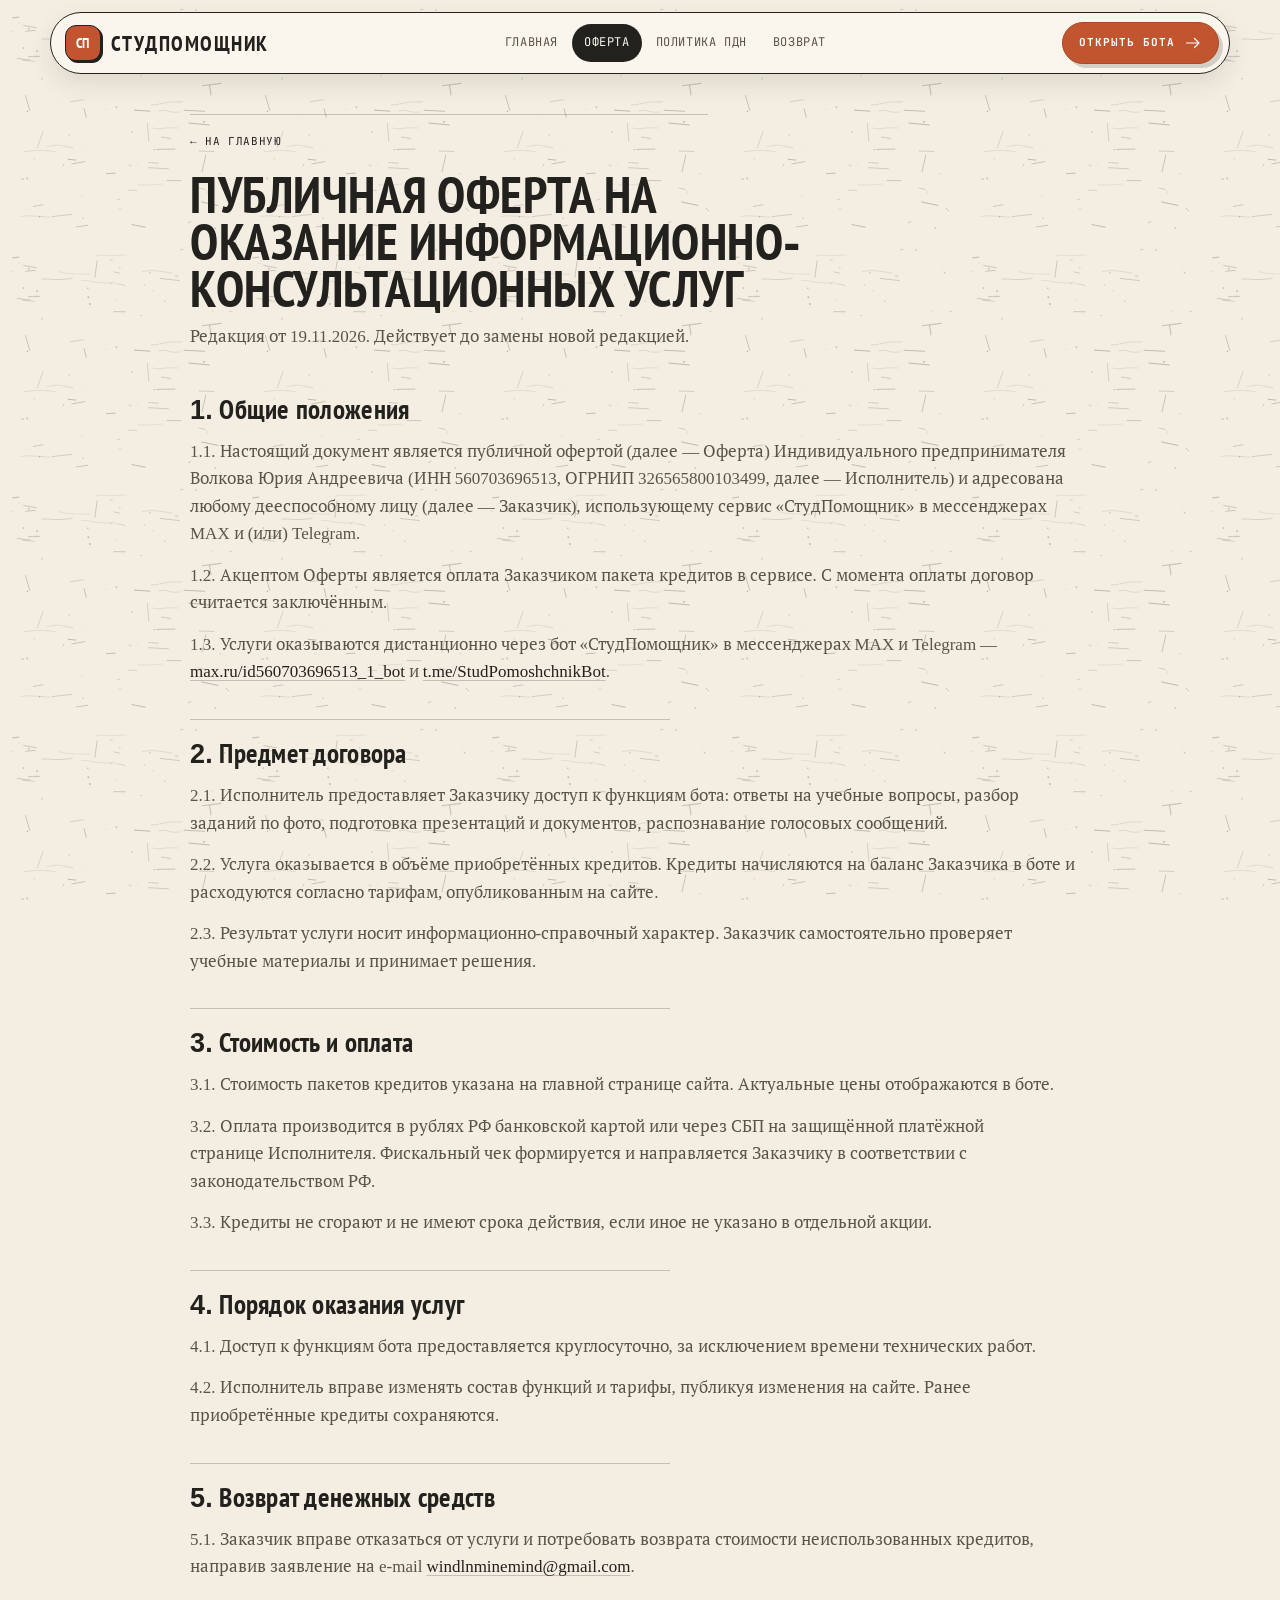
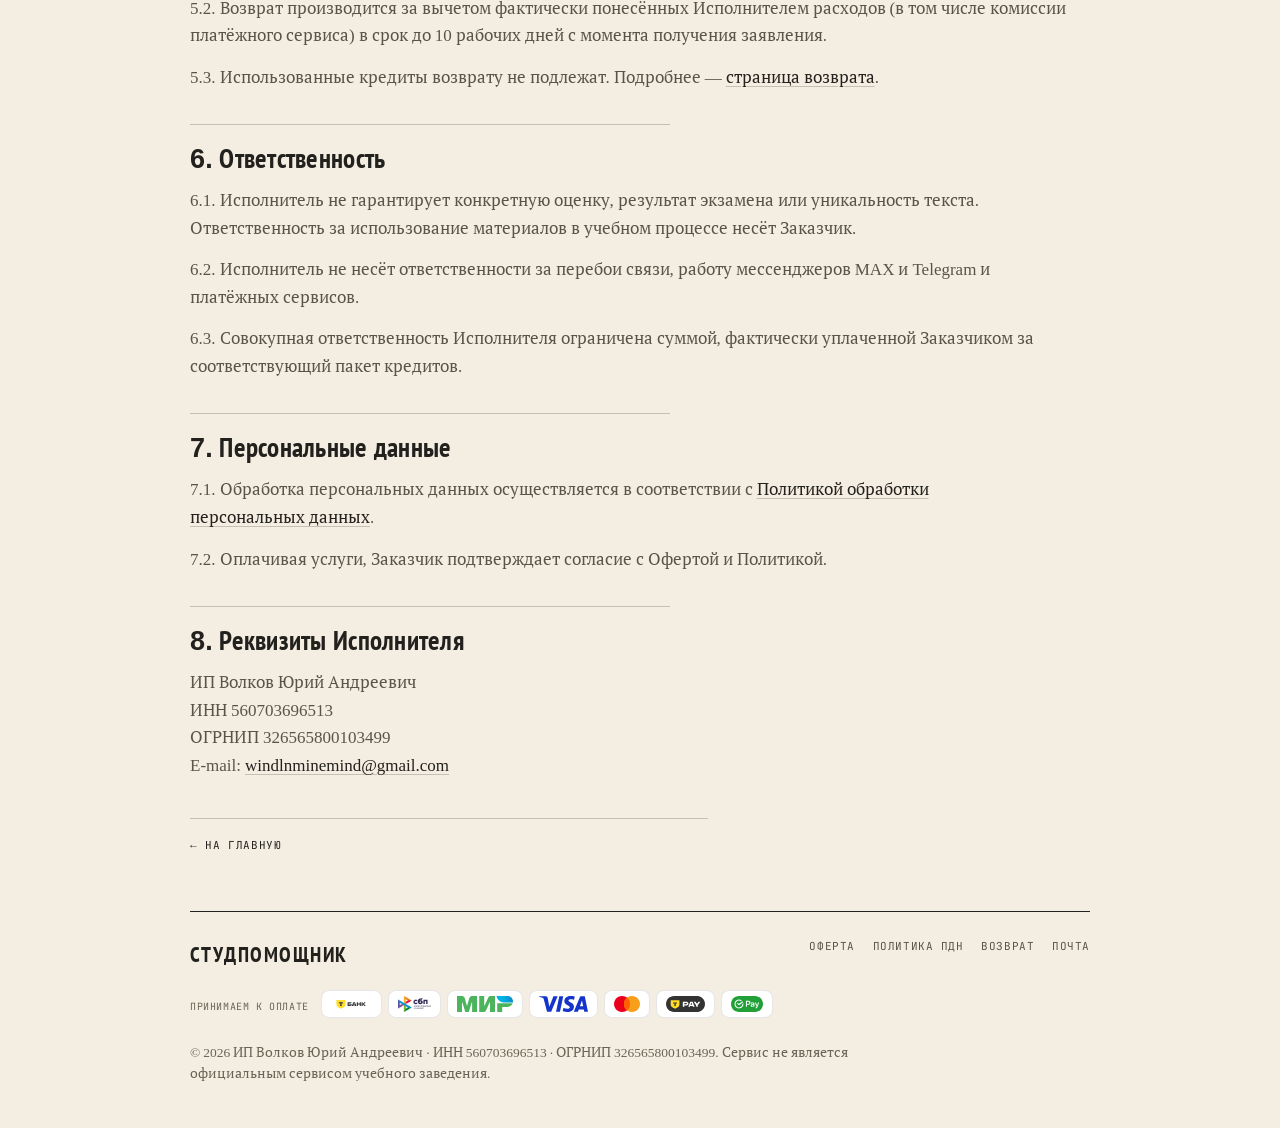
==== commit ad209b2d: "Сайт: тёплый конструктивизм v2 — бумага, карточки, рисованные иконки, скриншот бота, фото и спокойно" ====
--- a/oferta.html
+++ b/oferta.html
@@ -30,9 +30,9 @@
 <p class="muted">Редакция от 19.11.2026. Действует до замены новой редакцией.</p>
 
 <h2>1. Общие положения</h2>
-<p>1.1. Настоящий документ является публичной офертой (далее — Оферта) Индивидуального предпринимателя Волкова Юрия Андреевича (ИНН 560703696513, ОГРНИП 326565800103499, далее — Исполнитель) и адресована любому дееспособному лицу (далее — Заказчик), использующему сервис «СтудПомощник» в мессенджере MAX.</p>
+<p>1.1. Настоящий документ является публичной офертой (далее — Оферта) Индивидуального предпринимателя Волкова Юрия Андреевича (ИНН 560703696513, ОГРНИП 326565800103499, далее — Исполнитель) и адресована любому дееспособному лицу (далее — Заказчик), использующему сервис «СтудПомощник» в мессенджерах MAX и (или) Telegram.</p>
 <p>1.2. Акцептом Оферты является оплата Заказчиком пакета кредитов в сервисе. С момента оплаты договор считается заключённым.</p>
-<p>1.3. Услуги оказываются дистанционно через бот «СтудПомощник» в мессенджере MAX — <a href="https://max.ru/id560703696513_1_bot">max.ru/id560703696513_1_bot</a>.</p>
+<p>1.3. Услуги оказываются дистанционно через бот «СтудПомощник» в мессенджерах MAX и Telegram — <a href="https://max.ru/id560703696513_1_bot">max.ru/id560703696513_1_bot</a> и <a href="https://t.me/StudPomoshchnikBot">t.me/StudPomoshchnikBot</a>.</p>
 
 <h2>2. Предмет договора</h2>
 <p>2.1. Исполнитель предоставляет Заказчику доступ к функциям бота: ответы на учебные вопросы, разбор заданий по фото, подготовка презентаций и документов, распознавание голосовых сообщений.</p>
@@ -55,7 +55,7 @@
 
 <h2>6. Ответственность</h2>
 <p>6.1. Исполнитель не гарантирует конкретную оценку, результат экзамена или уникальность текста. Ответственность за использование материалов в учебном процессе несёт Заказчик.</p>
-<p>6.2. Исполнитель не несёт ответственности за перебои связи, работу мессенджера MAX и платёжных сервисов.</p>
+<p>6.2. Исполнитель не несёт ответственности за перебои связи, работу мессенджеров MAX и Telegram и платёжных сервисов.</p>
 <p>6.3. Совокупная ответственность Исполнителя ограничена суммой, фактически уплаченной Заказчиком за соответствующий пакет кредитов.</p>
 
 <h2>7. Персональные данные</h2>
--- a/style.css
+++ b/style.css
@@ -346,6 +346,37 @@
 .rate-text{margin:0;font-size:16px;line-height:1.5;color:var(--ink-2)}
 .price-note{font-size:15px;line-height:1.55;color:var(--ink-3);margin:18px 2px 0;max-width:68ch}
 
+/* ───────── принимаем к оплате ───────── */
+.pay{
+  margin-top:20px;padding:20px 24px 22px;
+  background:var(--paper-2);border:1.5px solid var(--ink);border-radius:var(--r);
+  box-shadow:var(--shadow);
+}
+.pay-cap{
+  margin:0 0 14px;font-family:var(--mono);font-size:11px;font-weight:700;
+  letter-spacing:.08em;text-transform:uppercase;color:var(--ink);
+}
+.pay-row{display:flex;flex-wrap:wrap;align-items:stretch;gap:10px;margin:0;padding:0;list-style:none}
+.pay-row li{
+  display:flex;align-items:center;justify-content:center;flex:none;
+  padding:10px 16px;background:#fff;border:1px solid var(--line-soft);border-radius:12px;
+}
+.pay-row img{display:block;height:26px;width:auto;max-width:100%}
+.pay-note{margin:14px 0 0;font-size:14.5px;line-height:1.5;color:var(--ink-3);max-width:74ch}
+@media (max-width:960px) and (min-width:641px){
+  .pay-row{gap:8px}
+  .pay-row li{padding:9px 10px}
+}
+@media (max-width:640px){
+  .pay{padding:16px 14px 18px}
+  .pay-cap{margin:0 0 12px;font-size:10px}
+  .pay-row{display:grid;grid-template-columns:repeat(3,minmax(0,1fr));gap:8px}
+  .pay-row li{padding:9px 6px}
+  .pay-row li:nth-child(3n+1):last-child{grid-column:2}
+  .pay-row img{height:22px}
+  .pay-note{font-size:13.5px}
+}
+
 /* ───────── сценарии ───────── */
 .scenarios{display:grid;grid-template-columns:repeat(3,minmax(0,1fr));gap:16px;align-items:stretch}
 .scenario{
@@ -488,6 +519,12 @@
 .f-nav a:hover{color:var(--terracotta-deep);text-decoration:underline}
 .f-legal{flex-basis:100%;font-size:13.5px;line-height:1.55;color:var(--ink-3);max-width:70ch;margin:0}
 .f-legal a{color:var(--ink-2)}
+.f-pay{flex-basis:100%;display:flex;flex-wrap:wrap;align-items:center;gap:8px 12px;margin:0}
+.f-pay .f-pay-cap{font-family:var(--mono);font-size:10px;letter-spacing:.06em;text-transform:uppercase;color:var(--ink-3);white-space:nowrap}
+.f-pay ul{display:flex;flex-wrap:wrap;align-items:center;gap:6px;margin:0;padding:0;list-style:none}
+.f-pay li{display:flex;align-items:center;padding:5px 9px;background:#fff;border:1px solid var(--line-soft);border-radius:8px}
+.f-pay img{display:block;height:16px;width:auto}
+@media (max-width:640px){.f-pay img{height:15px}.f-pay li{padding:4px 7px}}
 .footer--legal{width:min(900px,calc(100% - 80px))}
 @media (max-width:960px){.footer--legal{width:calc(100% - 44px)}}
 @media (max-width:640px){.footer--legal{width:calc(100% - 36px)}}
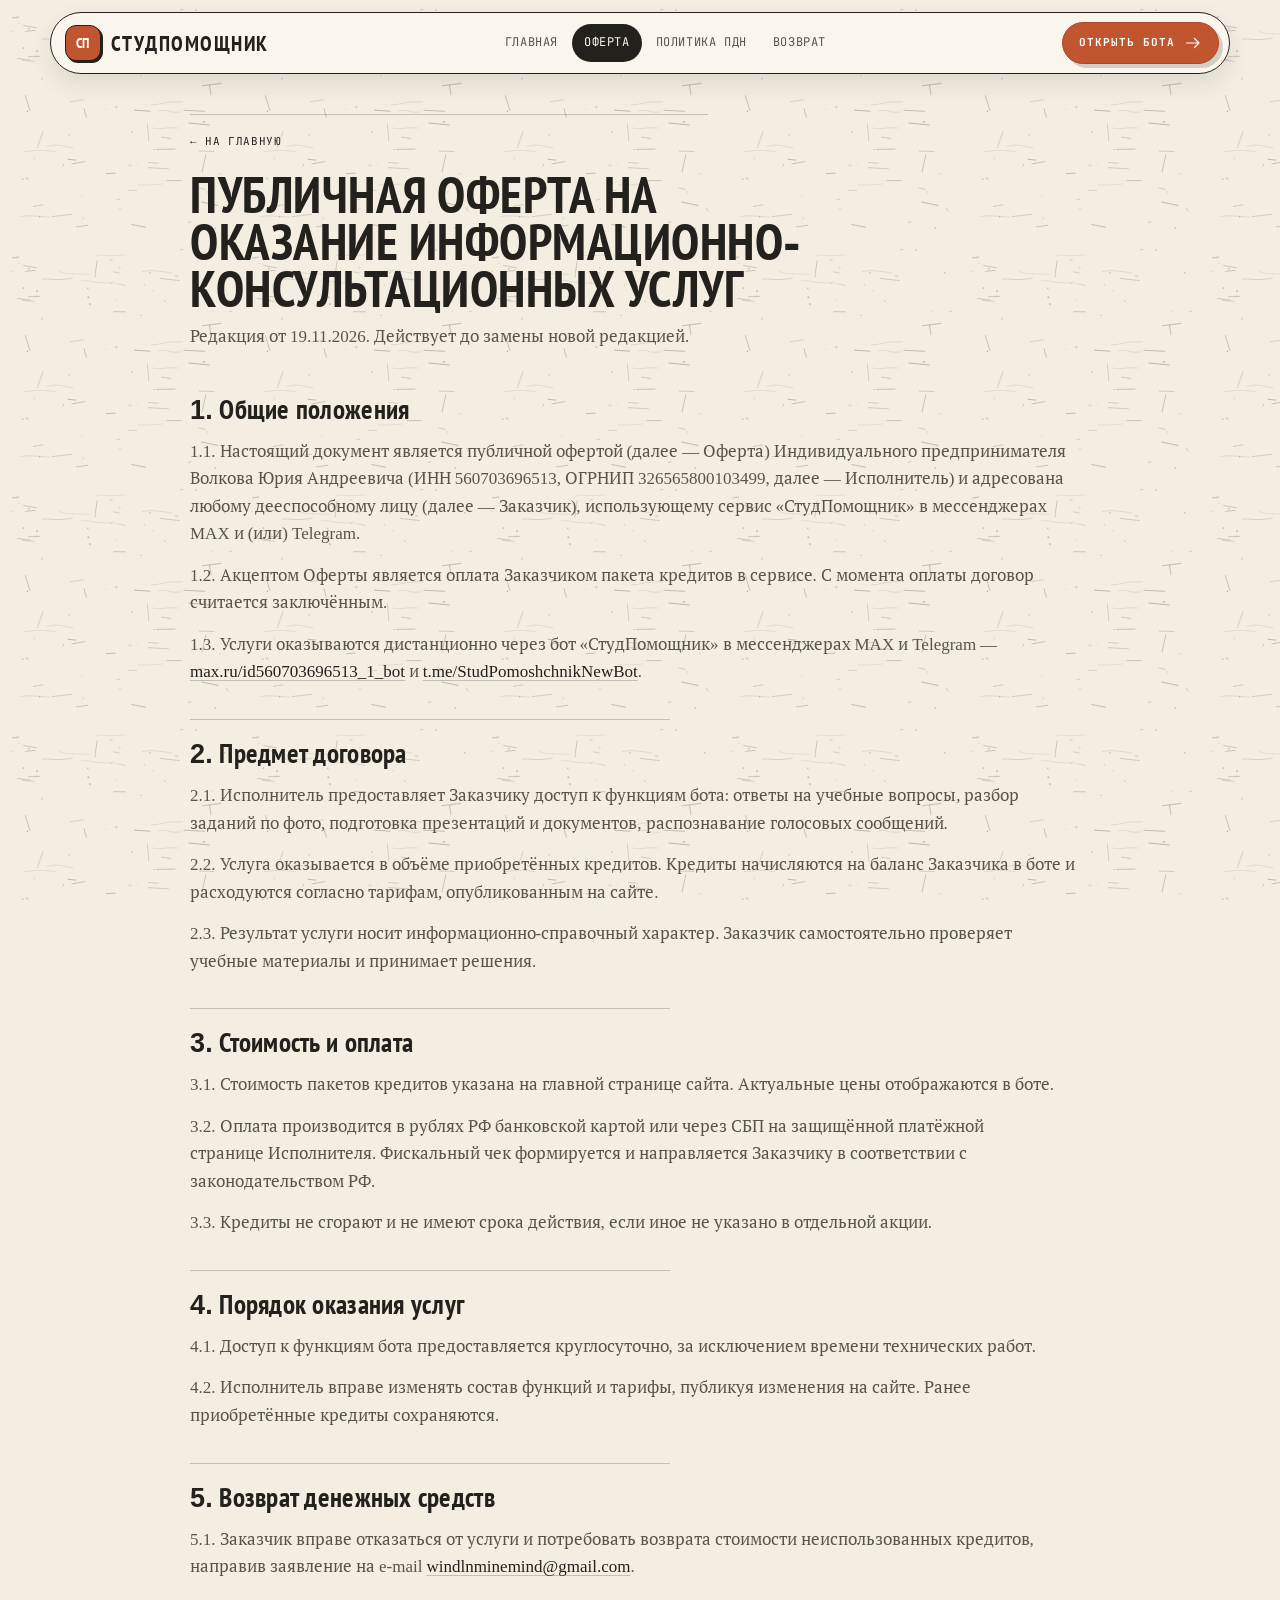
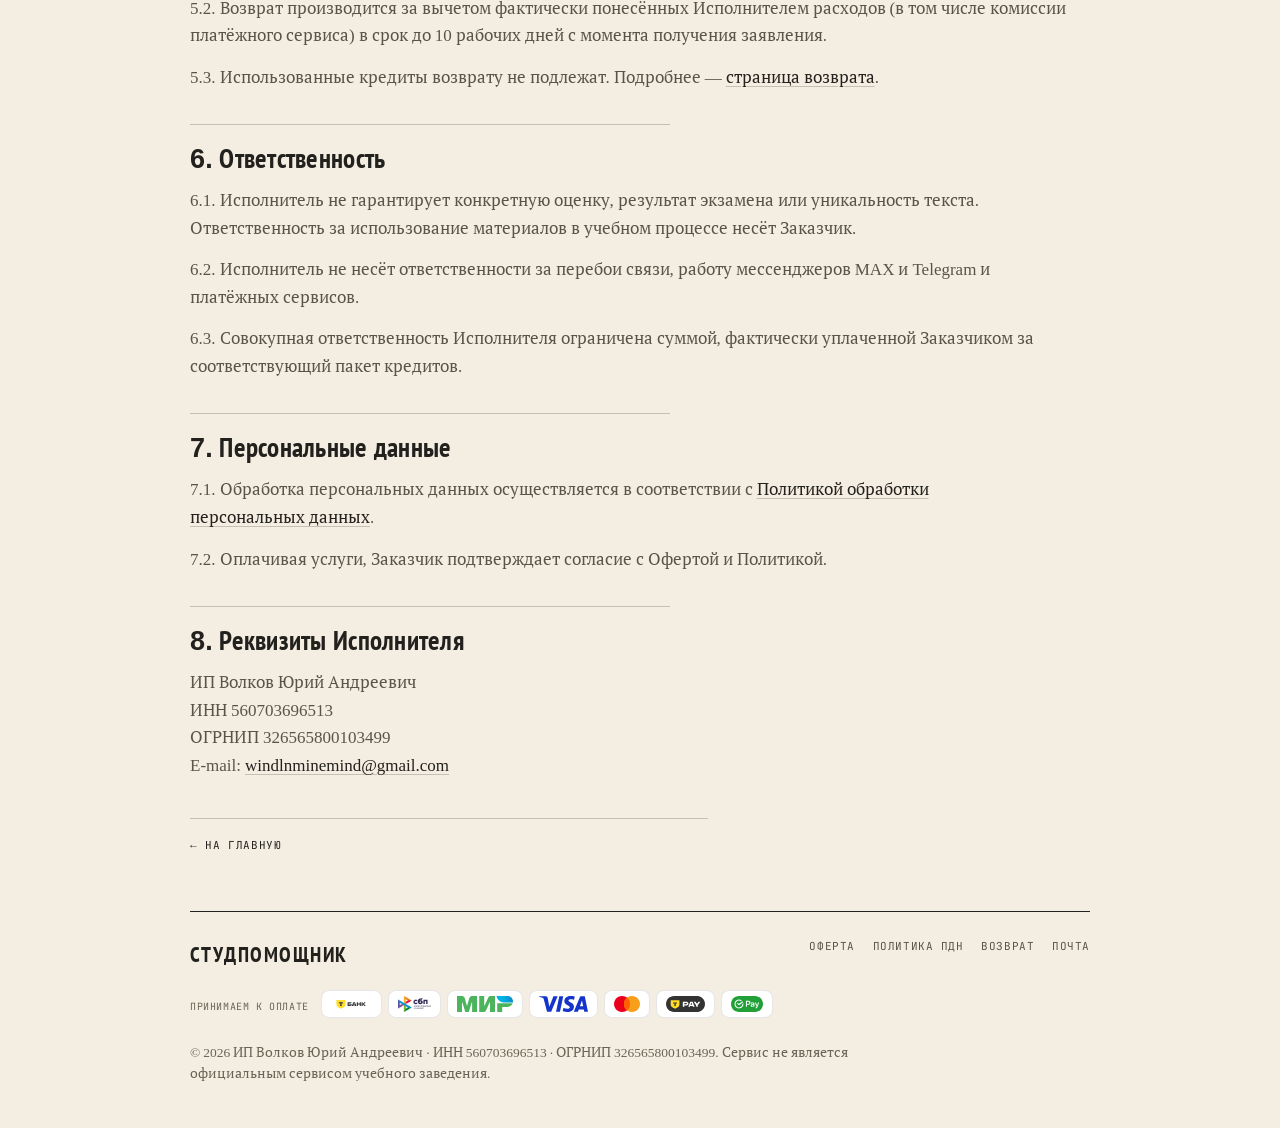
==== commit 7a90234c: "add oferta.html" ====
--- a/oferta.html
+++ b/oferta.html
@@ -32,7 +32,7 @@
 <h2>1. Общие положения</h2>
 <p>1.1. Настоящий документ является публичной офертой (далее — Оферта) Индивидуального предпринимателя Волкова Юрия Андреевича (ИНН 560703696513, ОГРНИП 326565800103499, далее — Исполнитель) и адресована любому дееспособному лицу (далее — Заказчик), использующему сервис «СтудПомощник» в мессенджерах MAX и (или) Telegram.</p>
 <p>1.2. Акцептом Оферты является оплата Заказчиком пакета кредитов в сервисе. С момента оплаты договор считается заключённым.</p>
-<p>1.3. Услуги оказываются дистанционно через бот «СтудПомощник» в мессенджерах MAX и Telegram — <a href="https://max.ru/id560703696513_1_bot">max.ru/id560703696513_1_bot</a> и <a href="https://t.me/StudPomoshchnikBot">t.me/StudPomoshchnikBot</a>.</p>
+<p>1.3. Услуги оказываются дистанционно через бот «СтудПомощник» в мессенджерах MAX и Telegram — <a href="https://max.ru/id560703696513_1_bot">max.ru/id560703696513_1_bot</a> и <a href="https://t.me/StudPomoshchnikNewBot">t.me/StudPomoshchnikNewBot</a>.</p>
 
 <h2>2. Предмет договора</h2>
 <p>2.1. Исполнитель предоставляет Заказчику доступ к функциям бота: ответы на учебные вопросы, разбор заданий по фото, подготовка презентаций и документов, распознавание голосовых сообщений.</p>
--- a/style.css
+++ b/style.css
@@ -307,6 +307,8 @@
 .notice-card .tile{background:var(--paper-2);width:42px;height:42px;border-radius:12px}
 .notice-card strong{display:block;font-family:var(--display);font-size:21px;line-height:1.15;margin:0 0 3px}
 .notice-card p{margin:0;font-size:16px;line-height:1.5;color:var(--ink-2)}
+.notice-card .actions{margin:14px 0 0}
+.subscribe + .notice-card p:not(.actions){max-width:88ch}
 .tags{margin:22px 0 0}
 .tag{
   display:inline-block;font-family:var(--mono);font-size:11px;letter-spacing:.05em;text-transform:uppercase;
@@ -472,6 +474,8 @@
 .sub-copy p{margin:0;font-size:16px;line-height:1.5;color:#FFE8DC;max-width:54ch}
 .subscribe .btn{position:relative;z-index:1;background:var(--paper-2);color:var(--ink);border-color:var(--ink);box-shadow:4px 4px 0 rgba(0,0,0,.20)}
 .subscribe .btn:hover{background:var(--ochre-soft);color:var(--ink);box-shadow:6px 6px 0 rgba(0,0,0,.24)}
+.sub-copy .actions{margin:18px 0 0;max-width:none}
+.subscribe + .notice-card{margin-top:26px}
 
 /* ───────── реквизиты и документы ───────── */
 .info-card{
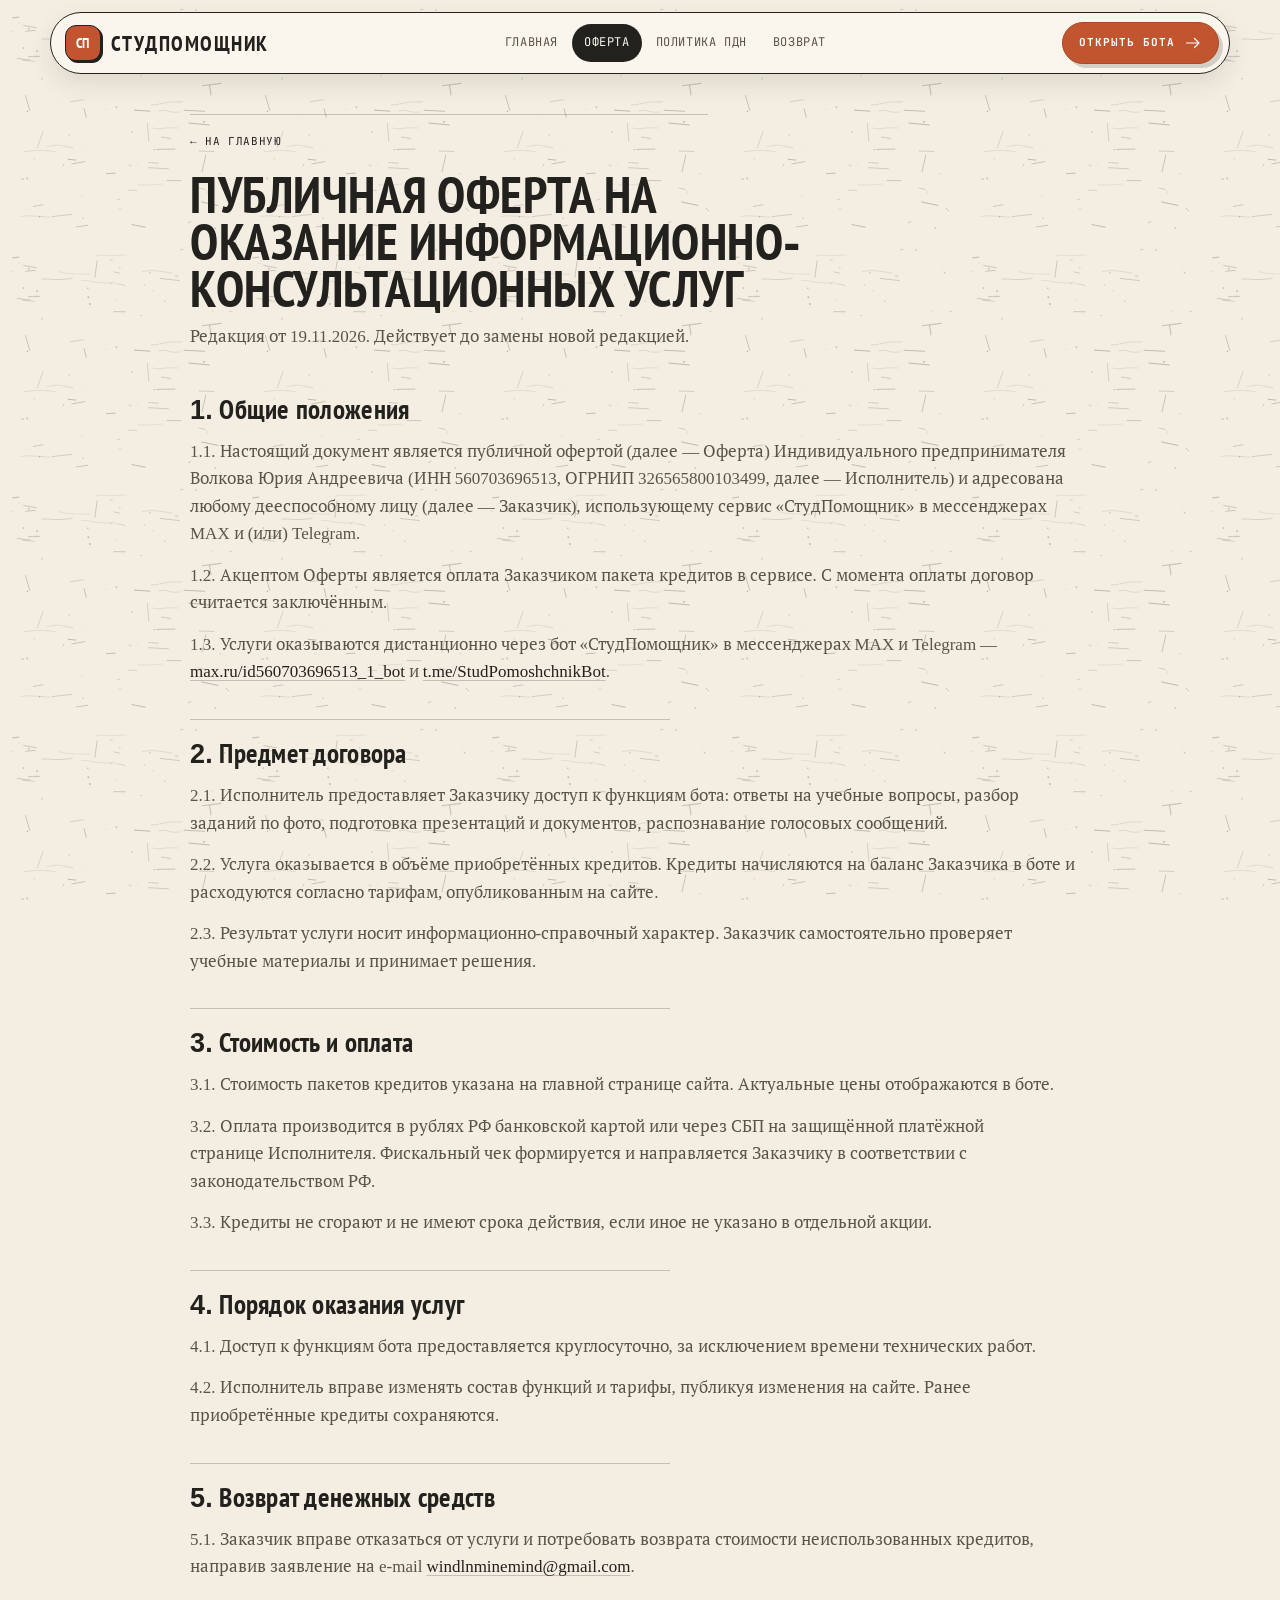
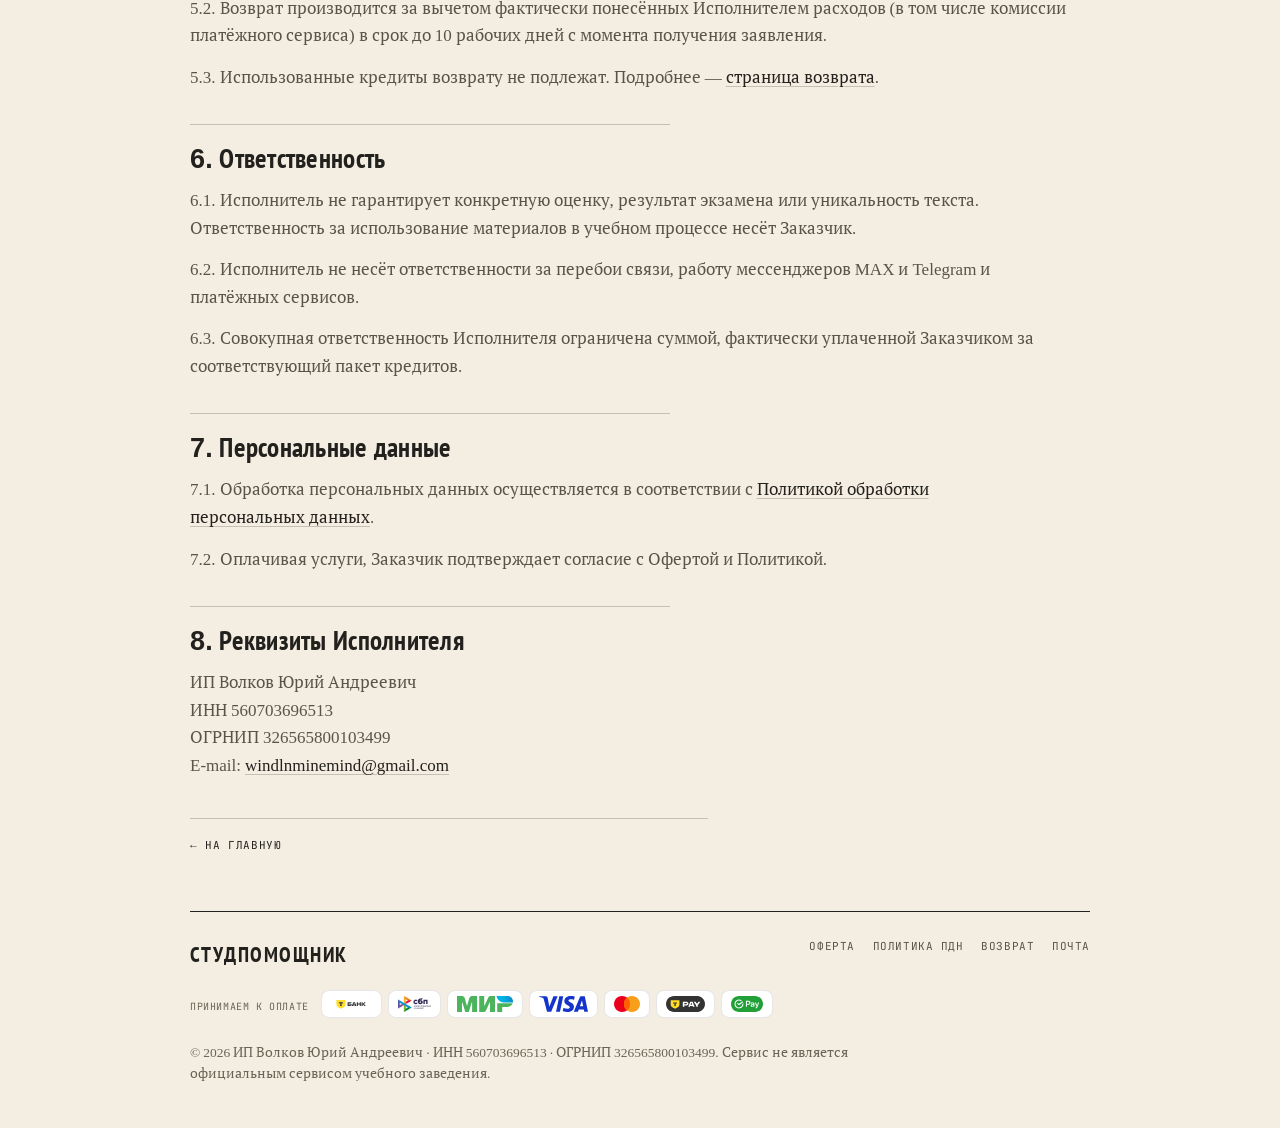
==== commit f93b7459: "Сайт: тёплый конструктивизм v2 — бумага, карточки, рисованные иконки, скриншот бота, фото и спокойно" ====
--- a/oferta.html
+++ b/oferta.html
@@ -32,7 +32,7 @@
 <h2>1. Общие положения</h2>
 <p>1.1. Настоящий документ является публичной офертой (далее — Оферта) Индивидуального предпринимателя Волкова Юрия Андреевича (ИНН 560703696513, ОГРНИП 326565800103499, далее — Исполнитель) и адресована любому дееспособному лицу (далее — Заказчик), использующему сервис «СтудПомощник» в мессенджерах MAX и (или) Telegram.</p>
 <p>1.2. Акцептом Оферты является оплата Заказчиком пакета кредитов в сервисе. С момента оплаты договор считается заключённым.</p>
-<p>1.3. Услуги оказываются дистанционно через бот «СтудПомощник» в мессенджерах MAX и Telegram — <a href="https://max.ru/id560703696513_1_bot">max.ru/id560703696513_1_bot</a> и <a href="https://t.me/StudPomoshchnikNewBot">t.me/StudPomoshchnikNewBot</a>.</p>
+<p>1.3. Услуги оказываются дистанционно через бот «СтудПомощник» в мессенджерах MAX и Telegram — <a href="https://max.ru/id560703696513_1_bot">max.ru/id560703696513_1_bot</a> и <a href="https://t.me/StudPomoshchnikBot">t.me/StudPomoshchnikBot</a>.</p>
 
 <h2>2. Предмет договора</h2>
 <p>2.1. Исполнитель предоставляет Заказчику доступ к функциям бота: ответы на учебные вопросы, разбор заданий по фото, подготовка презентаций и документов, распознавание голосовых сообщений.</p>
